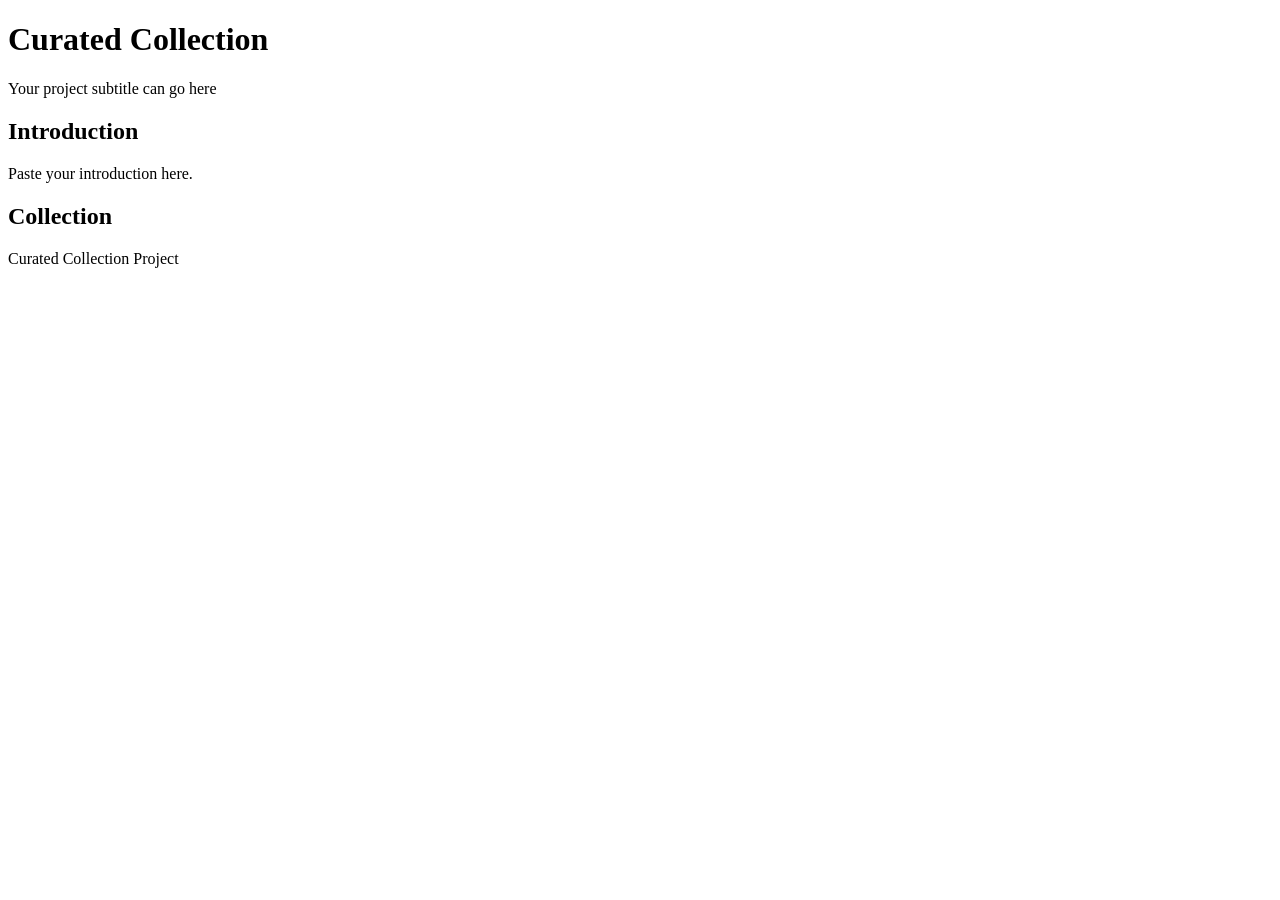
==== index.html @ 16931f03 "Update index.html" ====
<!DOCTYPE html>
<html lang="en">
<head>
    <meta charset="UTF-8">
    <meta name="viewport" content="width=device-width, initial-scale=1.0">
    <title>Curated Collection</title>
    <link rel="stylesheet" href="style.css">
</head>

<body>

<header>
    <h1>Curated Collection</h1>
    <p>Your project subtitle can go here</p>
</header>

<main>

    <section class="intro">
        <h2>Introduction</h2>

        <p>
            Paste your introduction here.
        </p>
    </section>


    <section class="collection">

        <h2>Collection</h2>

        <div class="collection-content">

            <!-- Paste your full curated collection here -->

        </div>

    </section>

</main>


<footer>
    <p>Curated Collection Project</p>
</footer>

</body>
</html>
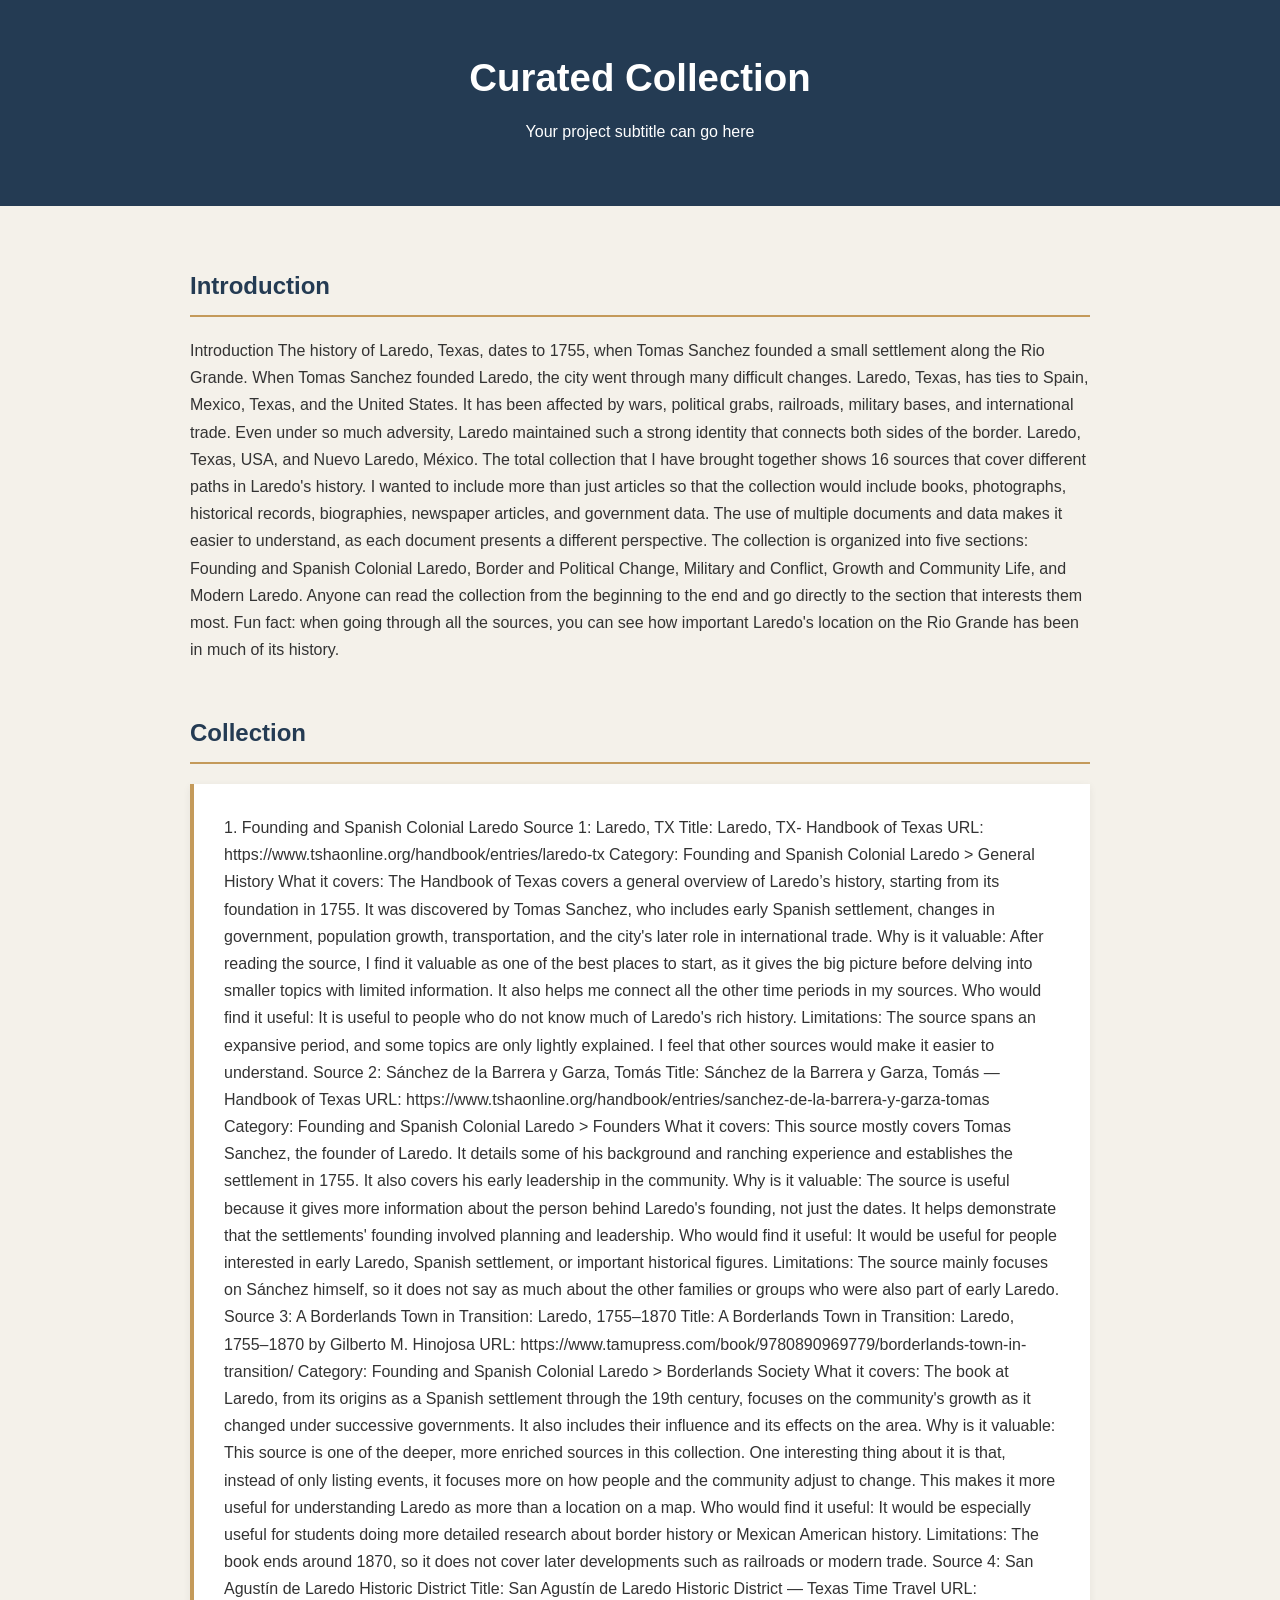
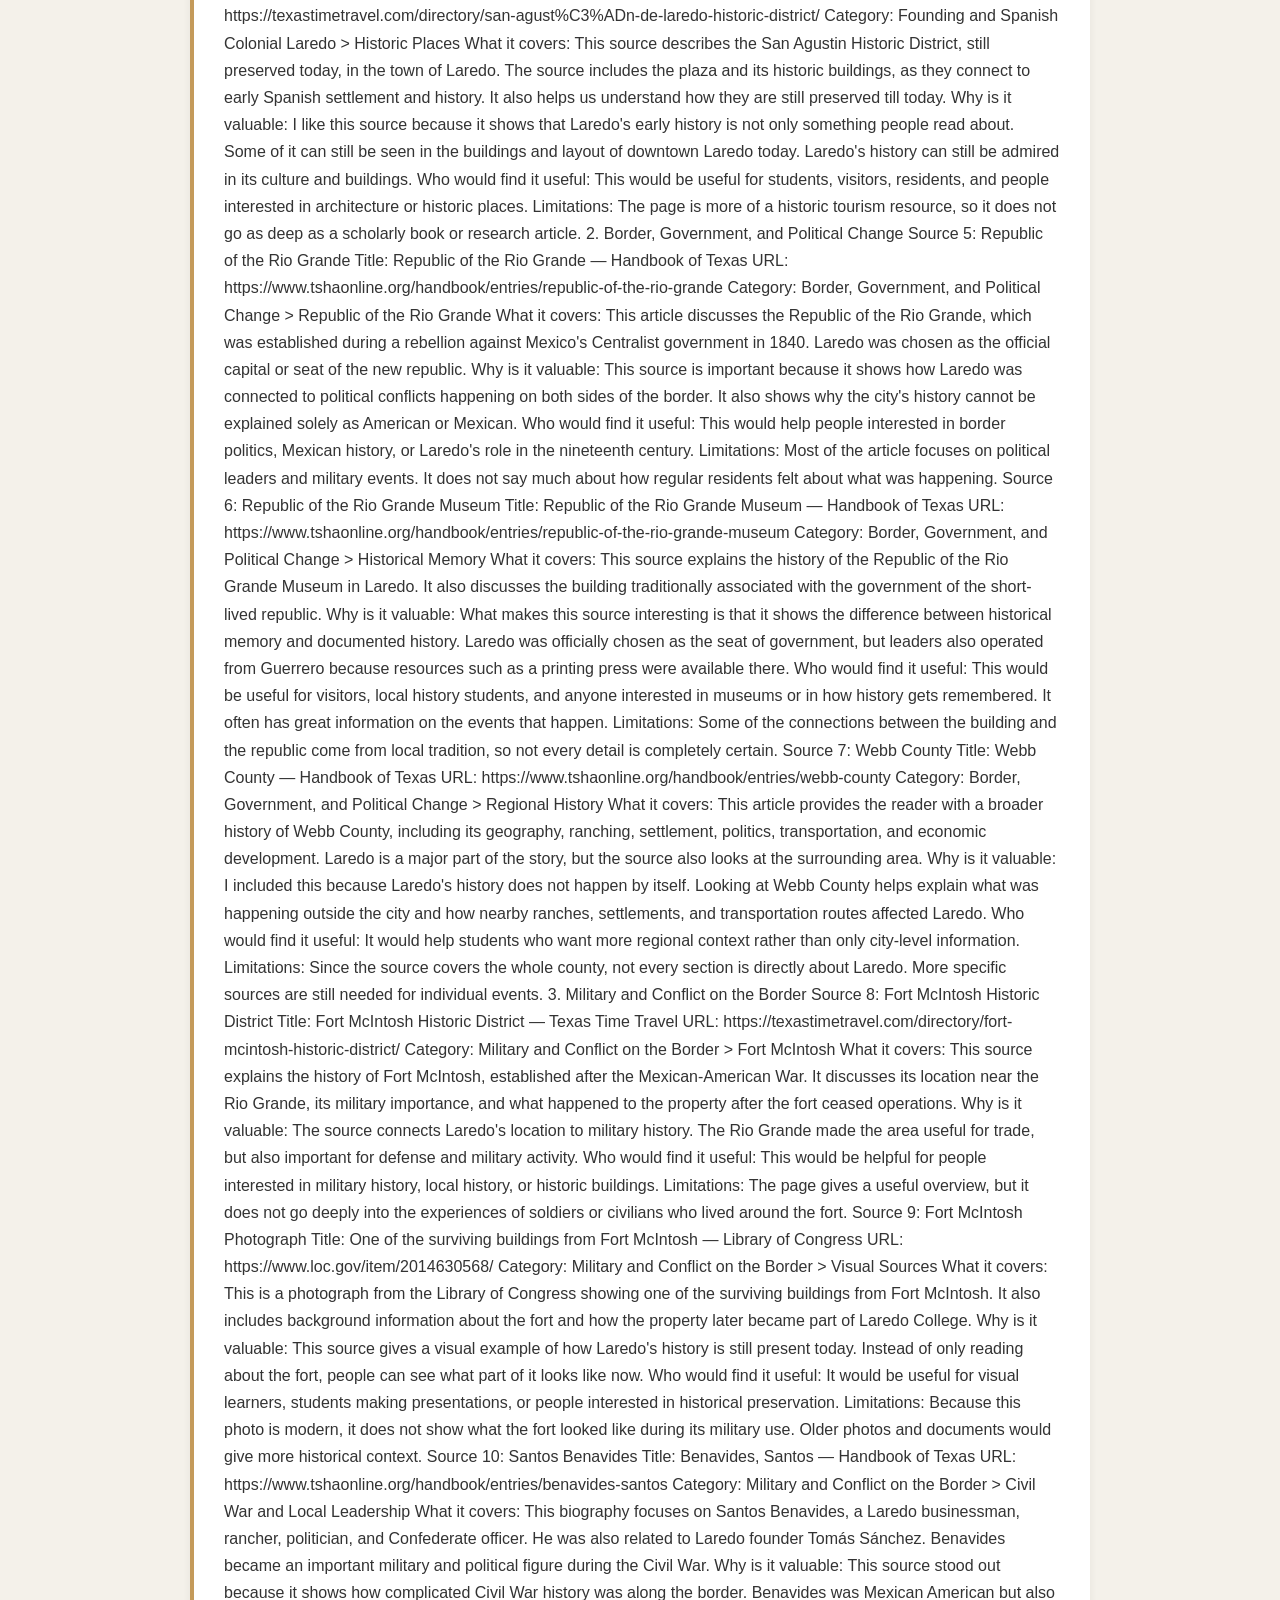
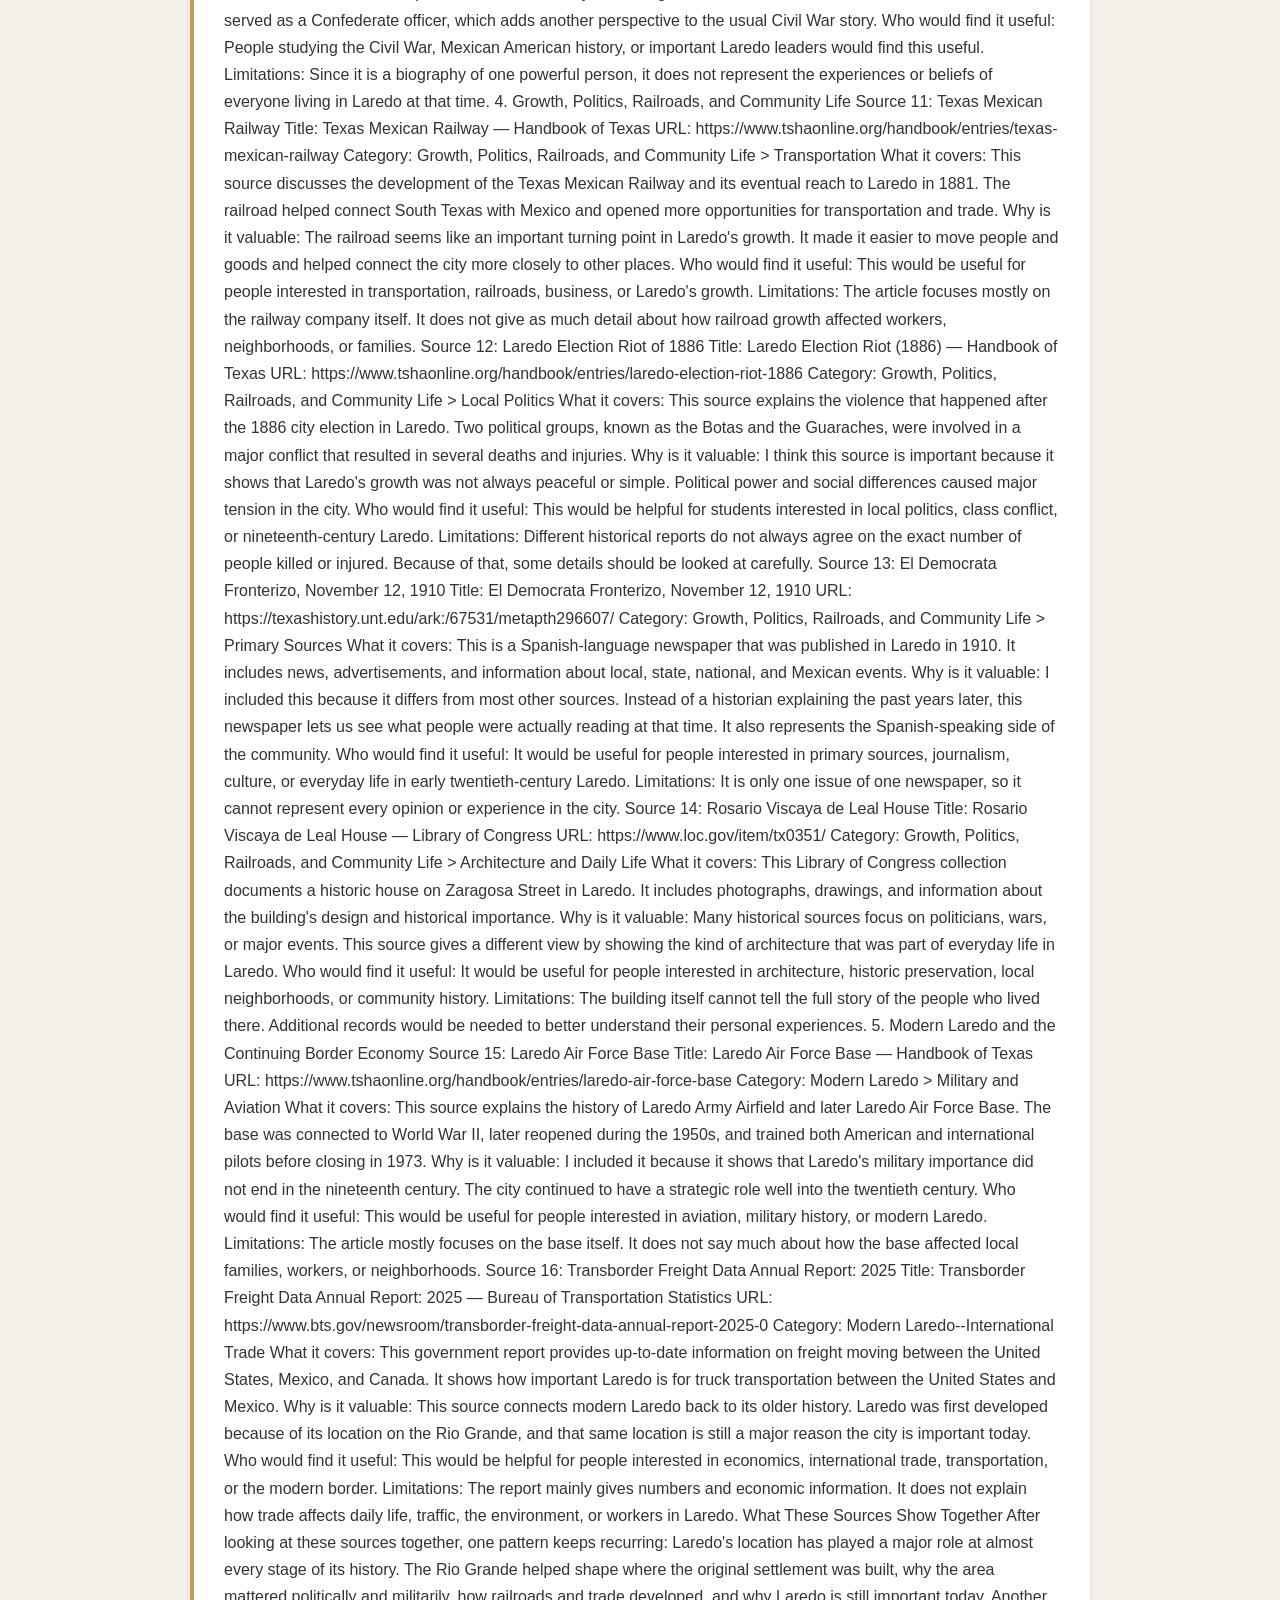
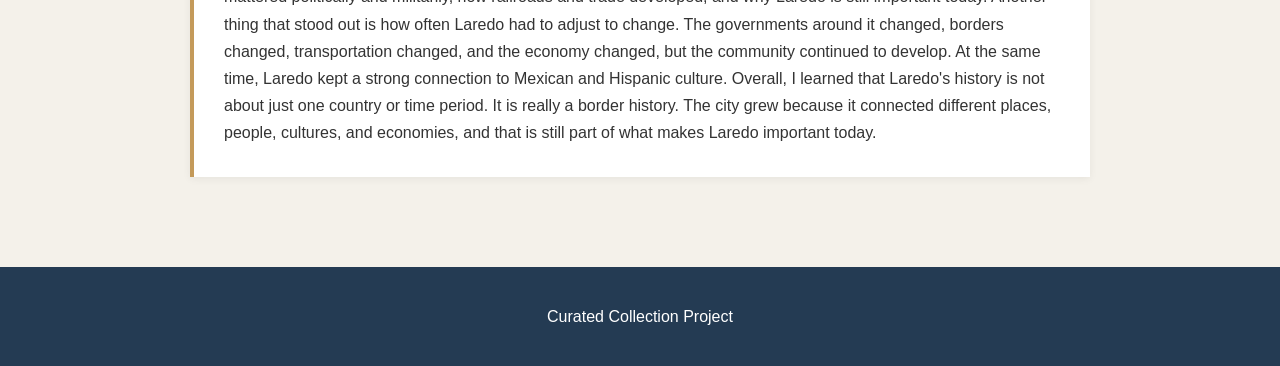
==== commit e583f7d1: "Update index.html" ====
--- a/index.html
+++ b/index.html
@@ -20,7 +20,11 @@
         <h2>Introduction</h2>
 
         <p>
-            Paste your introduction here.
+         Introduction 
+The history of Laredo, Texas, dates to 1755, when Tomas Sanchez founded a small settlement along the Rio Grande. When Tomas Sanchez founded Laredo, the city went through many difficult changes. Laredo, Texas, has ties to Spain, Mexico, Texas, and the United States. It has been affected by wars, political grabs, railroads, military bases, and international trade. Even under so much adversity, Laredo maintained such a strong identity that connects both sides of the border. Laredo, Texas, USA, and Nuevo Laredo, México. 
+The total collection that I have brought together shows 16 sources that cover different paths in Laredo's history. I wanted to include more than just articles so that the collection would include books, photographs, historical records, biographies, newspaper articles, and government data. The use of multiple documents and data makes it easier to understand, as each document presents a different perspective. 
+The collection is organized into five sections: Founding and Spanish Colonial Laredo, Border and Political Change, Military and Conflict, Growth and Community Life, and Modern Laredo. Anyone can read the collection from the beginning to the end and go directly to the section that interests them most. Fun fact: when going through all the sources, you can see how important Laredo's location on the Rio Grande has been in much of its history. 
+
         </p>
     </section>
 
@@ -31,7 +35,222 @@
 
         <div class="collection-content">
 
-            <!-- Paste your full curated collection here -->
+           1.	Founding and Spanish Colonial Laredo
+Source 1: Laredo, TX 
+Title: Laredo, TX- Handbook of Texas 
+URL: https://www.tshaonline.org/handbook/entries/laredo-tx
+Category: Founding and Spanish Colonial Laredo > General History
+What it covers: 
+The Handbook of Texas covers a general overview of Laredo’s history, starting from its foundation in 1755. It was discovered by Tomas Sanchez, who includes early Spanish settlement, changes in government, population growth, transportation, and the city's later role in international trade. 
+Why is it valuable: 
+After reading the source, I find it valuable as one of the best places to start, as it gives the big picture before delving into smaller topics with limited information. It also helps me connect all the other time periods in my sources. 
+Who would find it useful: 
+It is useful to people who do not know much of Laredo's rich history. 
+Limitations: 
+The source spans an expansive period, and some topics are only lightly explained. I feel that other sources would make it easier to understand.
+
+Source 2: Sánchez de la Barrera y Garza, Tomás
+Title: Sánchez de la Barrera y Garza, Tomás — Handbook of Texas
+URL: https://www.tshaonline.org/handbook/entries/sanchez-de-la-barrera-y-garza-tomas
+Category: Founding and Spanish Colonial Laredo > Founders
+What it covers: 
+This source mostly covers Tomas Sanchez, the founder of Laredo. It details some of his background and ranching experience and establishes the settlement in 1755. It also covers his early leadership in the community.
+Why is it valuable: 
+The source is useful because it gives more information about the person behind Laredo's founding, not just the dates. It helps demonstrate that the settlements' founding involved planning and leadership. 
+Who would find it useful:
+It would be useful for people interested in early Laredo, Spanish settlement, or important historical figures.
+Limitations:
+The source mainly focuses on Sánchez himself, so it does not say as much about the other families or groups who were also part of early Laredo.
+
+Source 3: A Borderlands Town in Transition: Laredo, 1755–1870
+Title: A Borderlands Town in Transition: Laredo, 1755–1870 by Gilberto M. Hinojosa
+URL: https://www.tamupress.com/book/9780890969779/borderlands-town-in-transition/
+Category: Founding and Spanish Colonial Laredo > Borderlands Society
+What it covers: 
+The book at Laredo, from its origins as a Spanish settlement through the 19th century, focuses on the community's growth as it changed under successive governments. It also includes their influence and its effects on the area. 
+Why is it valuable: 
+This source is one of the deeper, more enriched sources in this collection. One interesting thing about it is that, instead of only listing events, it focuses more on how people and the community adjust to change. This makes it more useful for understanding Laredo as more than a location on a map.
+Who would find it useful:
+It would be especially useful for students doing more detailed research about border history or Mexican American history.
+Limitations:
+The book ends around 1870, so it does not cover later developments such as railroads or modern trade.
+Source 4: San Agustín de Laredo Historic District
+Title: San Agustín de Laredo Historic District — Texas Time Travel
+URL: https://texastimetravel.com/directory/san-agust%C3%ADn-de-laredo-historic-district/
+Category: Founding and Spanish Colonial Laredo > Historic Places
+What it covers: 
+This source describes the San Agustin Historic District, still preserved today, in the town of Laredo. The source includes the plaza and its historic buildings, as they connect to early Spanish settlement and history. It also helps us understand how they are still preserved till today. 
+Why is it valuable:
+I like this source because it shows that Laredo's early history is not only something people read about. Some of it can still be seen in the buildings and layout of downtown Laredo today. Laredo's history can still be admired in its culture and buildings. 
+Who would find it useful:
+This would be useful for students, visitors, residents, and people interested in architecture or historic places. 
+Limitations:
+The page is more of a historic tourism resource, so it does not go as deep as a scholarly book or research article.
+2. Border, Government, and Political Change
+Source 5: Republic of the Rio Grande
+Title: Republic of the Rio Grande — Handbook of Texas
+URL: https://www.tshaonline.org/handbook/entries/republic-of-the-rio-grande
+Category: Border, Government, and Political Change > Republic of the Rio Grande
+What it covers: 
+This article discusses the Republic of the Rio Grande, which was established during a rebellion against Mexico's Centralist government in 1840. Laredo was chosen as the official capital or seat of the new republic.
+Why is it valuable:
+This source is important because it shows how Laredo was connected to political conflicts happening on both sides of the border. It also shows why the city's history cannot be explained solely as American or Mexican.
+Who would find it useful:
+This would help people interested in border politics, Mexican history, or Laredo's role in the nineteenth century.
+Limitations:
+Most of the article focuses on political leaders and military events. It does not say much about how regular residents felt about what was happening.
+
+Source 6: Republic of the Rio Grande Museum
+Title: Republic of the Rio Grande Museum — Handbook of Texas
+URL: https://www.tshaonline.org/handbook/entries/republic-of-the-rio-grande-museum
+Category: Border, Government, and Political Change > Historical Memory
+What it covers:
+This source explains the history of the Republic of the Rio Grande Museum in Laredo. It also discusses the building traditionally associated with the government of the short-lived republic.
+Why is it valuable:
+What makes this source interesting is that it shows the difference between historical memory and documented history. Laredo was officially chosen as the seat of government, but leaders also operated from Guerrero because resources such as a printing press were available there.
+Who would find it useful:
+This would be useful for visitors, local history students, and anyone interested in museums or in how history gets remembered. It often has great information on the events that happen.
+Limitations:
+Some of the connections between the building and the republic come from local tradition, so not every detail is completely certain.
+
+Source 7: Webb County
+Title: Webb County — Handbook of Texas
+URL: https://www.tshaonline.org/handbook/entries/webb-county
+Category: Border, Government, and Political Change > Regional History
+What it covers:
+This article provides the reader with a broader history of Webb County, including its geography, ranching, settlement, politics, transportation, and economic development. Laredo is a major part of the story, but the source also looks at the surrounding area.
+Why is it valuable:
+I included this because Laredo's history does not happen by itself. Looking at Webb County helps explain what was happening outside the city and how nearby ranches, settlements, and transportation routes affected Laredo.
+Who would find it useful:
+It would help students who want more regional context rather than only city-level information.
+Limitations:
+Since the source covers the whole county, not every section is directly about Laredo. More specific sources are still needed for individual events.
+
+3. Military and Conflict on the Border
+Source 8: Fort McIntosh Historic District
+Title: Fort McIntosh Historic District — Texas Time Travel
+URL: https://texastimetravel.com/directory/fort-mcintosh-historic-district/
+Category: Military and Conflict on the Border > Fort McIntosh
+What it covers:
+This source explains the history of Fort McIntosh, established after the Mexican-American War. It discusses its location near the Rio Grande, its military importance, and what happened to the property after the fort ceased operations.
+Why is it valuable:
+The source connects Laredo's location to military history. The Rio Grande made the area useful for trade, but also important for defense and military activity.
+Who would find it useful:
+This would be helpful for people interested in military history, local history, or historic buildings.
+Limitations:
+The page gives a useful overview, but it does not go deeply into the experiences of soldiers or civilians who lived around the fort.
+
+Source 9: Fort McIntosh Photograph
+Title: One of the surviving buildings from Fort McIntosh — Library of Congress
+URL: https://www.loc.gov/item/2014630568/
+Category: Military and Conflict on the Border > Visual Sources
+What it covers:
+This is a photograph from the Library of Congress showing one of the surviving buildings from Fort McIntosh. It also includes background information about the fort and how the property later became part of Laredo College.
+Why is it valuable:
+This source gives a visual example of how Laredo's history is still present today. Instead of only reading about the fort, people can see what part of it looks like now.
+Who would find it useful:
+It would be useful for visual learners, students making presentations, or people interested in historical preservation.
+Limitations:
+Because this photo is modern, it does not show what the fort looked like during its military use. Older photos and documents would give more historical context.
+
+Source 10: Santos Benavides
+Title: Benavides, Santos — Handbook of Texas
+URL: https://www.tshaonline.org/handbook/entries/benavides-santos
+Category: Military and Conflict on the Border > Civil War and Local Leadership
+What it covers:
+This biography focuses on Santos Benavides, a Laredo businessman, rancher, politician, and Confederate officer. He was also related to Laredo founder Tomás Sánchez. Benavides became an important military and political figure during the Civil War.
+Why is it valuable:
+This source stood out because it shows how complicated Civil War history was along the border. Benavides was Mexican American but also served as a Confederate officer, which adds another perspective to the usual Civil War story.
+Who would find it useful:
+People studying the Civil War, Mexican American history, or important Laredo leaders would find this useful.
+Limitations:
+Since it is a biography of one powerful person, it does not represent the experiences or beliefs of everyone living in Laredo at that time.
+
+4. Growth, Politics, Railroads, and Community Life
+Source 11: Texas Mexican Railway
+Title: Texas Mexican Railway — Handbook of Texas
+URL: https://www.tshaonline.org/handbook/entries/texas-mexican-railway
+Category: Growth, Politics, Railroads, and Community Life > Transportation
+What it covers:
+This source discusses the development of the Texas Mexican Railway and its eventual reach to Laredo in 1881. The railroad helped connect South Texas with Mexico and opened more opportunities for transportation and trade.
+Why is it valuable:
+The railroad seems like an important turning point in Laredo's growth. It made it easier to move people and goods and helped connect the city more closely to other places.
+Who would find it useful:
+This would be useful for people interested in transportation, railroads, business, or Laredo's growth.
+Limitations:
+The article focuses mostly on the railway company itself. It does not give as much detail about how railroad growth affected workers, neighborhoods, or families.
+
+Source 12: Laredo Election Riot of 1886
+Title: Laredo Election Riot (1886) — Handbook of Texas
+URL: https://www.tshaonline.org/handbook/entries/laredo-election-riot-1886
+Category: Growth, Politics, Railroads, and Community Life > Local Politics
+What it covers:
+This source explains the violence that happened after the 1886 city election in Laredo. Two political groups, known as the Botas and the Guaraches, were involved in a major conflict that resulted in several deaths and injuries.
+Why is it valuable:
+I think this source is important because it shows that Laredo's growth was not always peaceful or simple. Political power and social differences caused major tension in the city.
+Who would find it useful:
+This would be helpful for students interested in local politics, class conflict, or nineteenth-century Laredo.
+Limitations:
+Different historical reports do not always agree on the exact number of people killed or injured. Because of that, some details should be looked at carefully.
+
+Source 13: El Democrata Fronterizo, November 12, 1910
+Title: El Democrata Fronterizo, November 12, 1910
+URL: https://texashistory.unt.edu/ark:/67531/metapth296607/
+Category: Growth, Politics, Railroads, and Community Life > Primary Sources
+What it covers:
+This is a Spanish-language newspaper that was published in Laredo in 1910. It includes news, advertisements, and information about local, state, national, and Mexican events.
+Why is it valuable:
+I included this because it differs from most other sources. Instead of a historian explaining the past years later, this newspaper lets us see what people were actually reading at that time. It also represents the Spanish-speaking side of the community.
+Who would find it useful:
+It would be useful for people interested in primary sources, journalism, culture, or everyday life in early twentieth-century Laredo.
+Limitations:
+It is only one issue of one newspaper, so it cannot represent every opinion or experience in the city.
+
+Source 14: Rosario Viscaya de Leal House
+Title: Rosario Viscaya de Leal House — Library of Congress
+URL: https://www.loc.gov/item/tx0351/
+Category: Growth, Politics, Railroads, and Community Life > Architecture and Daily Life
+What it covers:
+This Library of Congress collection documents a historic house on Zaragosa Street in Laredo. It includes photographs, drawings, and information about the building's design and historical importance.
+Why is it valuable:
+Many historical sources focus on politicians, wars, or major events. This source gives a different view by showing the kind of architecture that was part of everyday life in Laredo.
+Who would find it useful:
+It would be useful for people interested in architecture, historic preservation, local neighborhoods, or community history.
+Limitations:
+The building itself cannot tell the full story of the people who lived there. Additional records would be needed to better understand their personal experiences.
+
+5. Modern Laredo and the Continuing Border Economy
+Source 15: Laredo Air Force Base
+Title: Laredo Air Force Base — Handbook of Texas
+URL: https://www.tshaonline.org/handbook/entries/laredo-air-force-base
+Category: Modern Laredo > Military and Aviation
+What it covers:
+This source explains the history of Laredo Army Airfield and later Laredo Air Force Base. The base was connected to World War II, later reopened during the 1950s, and trained both American and international pilots before closing in 1973.
+Why is it valuable:
+I included it because it shows that Laredo's military importance did not end in the nineteenth century. The city continued to have a strategic role well into the twentieth century.
+Who would find it useful:
+This would be useful for people interested in aviation, military history, or modern Laredo.
+Limitations:
+The article mostly focuses on the base itself. It does not say much about how the base affected local families, workers, or neighborhoods.
+
+Source 16: Transborder Freight Data Annual Report: 2025
+Title: Transborder Freight Data Annual Report: 2025 — Bureau of Transportation Statistics
+URL: https://www.bts.gov/newsroom/transborder-freight-data-annual-report-2025-0
+Category: Modern Laredo--International Trade
+What it covers:
+This government report provides up-to-date information on freight moving between the United States, Mexico, and Canada. It shows how important Laredo is for truck transportation between the United States and Mexico.
+Why is it valuable:
+This source connects modern Laredo back to its older history. Laredo was first developed because of its location on the Rio Grande, and that same location is still a major reason the city is important today.
+Who would find it useful:
+This would be helpful for people interested in economics, international trade, transportation, or the modern border.
+Limitations:
+The report mainly gives numbers and economic information. It does not explain how trade affects daily life, traffic, the environment, or workers in Laredo.
+
+What These Sources Show Together
+After looking at these sources together, one pattern keeps recurring: Laredo's location has played a major role at almost every stage of its history. The Rio Grande helped shape where the original settlement was built, why the area mattered politically and militarily, how railroads and trade developed, and why Laredo is still important today.
+Another thing that stood out is how often Laredo had to adjust to change. The governments around it changed, borders changed, transportation changed, and the economy changed, but the community continued to develop. At the same time, Laredo kept a strong connection to Mexican and Hispanic culture.
+Overall, I learned that Laredo's history is not about just one country or time period. It is really a border history. The city grew because it connected different places, people, cultures, and economies, and that is still part of what makes Laredo important today.
+
 
         </div>
 
--- a/style.css
+++ b/style.css
@@ -0,0 +1,79 @@
+body {
+    margin: 0;
+    font-family: Arial, Helvetica, sans-serif;
+    background-color: #f4f1ea;
+    color: #333;
+    line-height: 1.7;
+}
+
+header {
+    background-color: #243b53;
+    color: white;
+    text-align: center;
+    padding: 45px 20px;
+}
+
+header h1 {
+    margin: 0;
+    font-size: 2.4rem;
+}
+
+header p {
+    margin-top: 8px;
+}
+
+main {
+    max-width: 900px;
+    margin: auto;
+    padding: 40px 20px;
+}
+
+h2 {
+    color: #243b53;
+    border-bottom: 2px solid #c49a5a;
+    padding-bottom: 8px;
+}
+
+.intro {
+    margin-bottom: 50px;
+}
+
+.collection-content {
+    background-color: white;
+    padding: 30px;
+    border-left: 4px solid #c49a5a;
+    box-shadow: 0 2px 8px rgba(0,0,0,0.06);
+}
+
+.collection-content h3 {
+    color: #243b53;
+    margin-top: 35px;
+}
+
+.collection-content a {
+    color: #9a642d;
+    font-weight: bold;
+}
+
+.collection-content a:hover {
+    color: #243b53;
+}
+
+footer {
+    background-color: #243b53;
+    color: white;
+    text-align: center;
+    padding: 20px;
+    margin-top: 50px;
+}
+
+@media (max-width: 600px) {
+
+    header h1 {
+        font-size: 1.9rem;
+    }
+
+    .collection-content {
+        padding: 20px;
+    }
+}
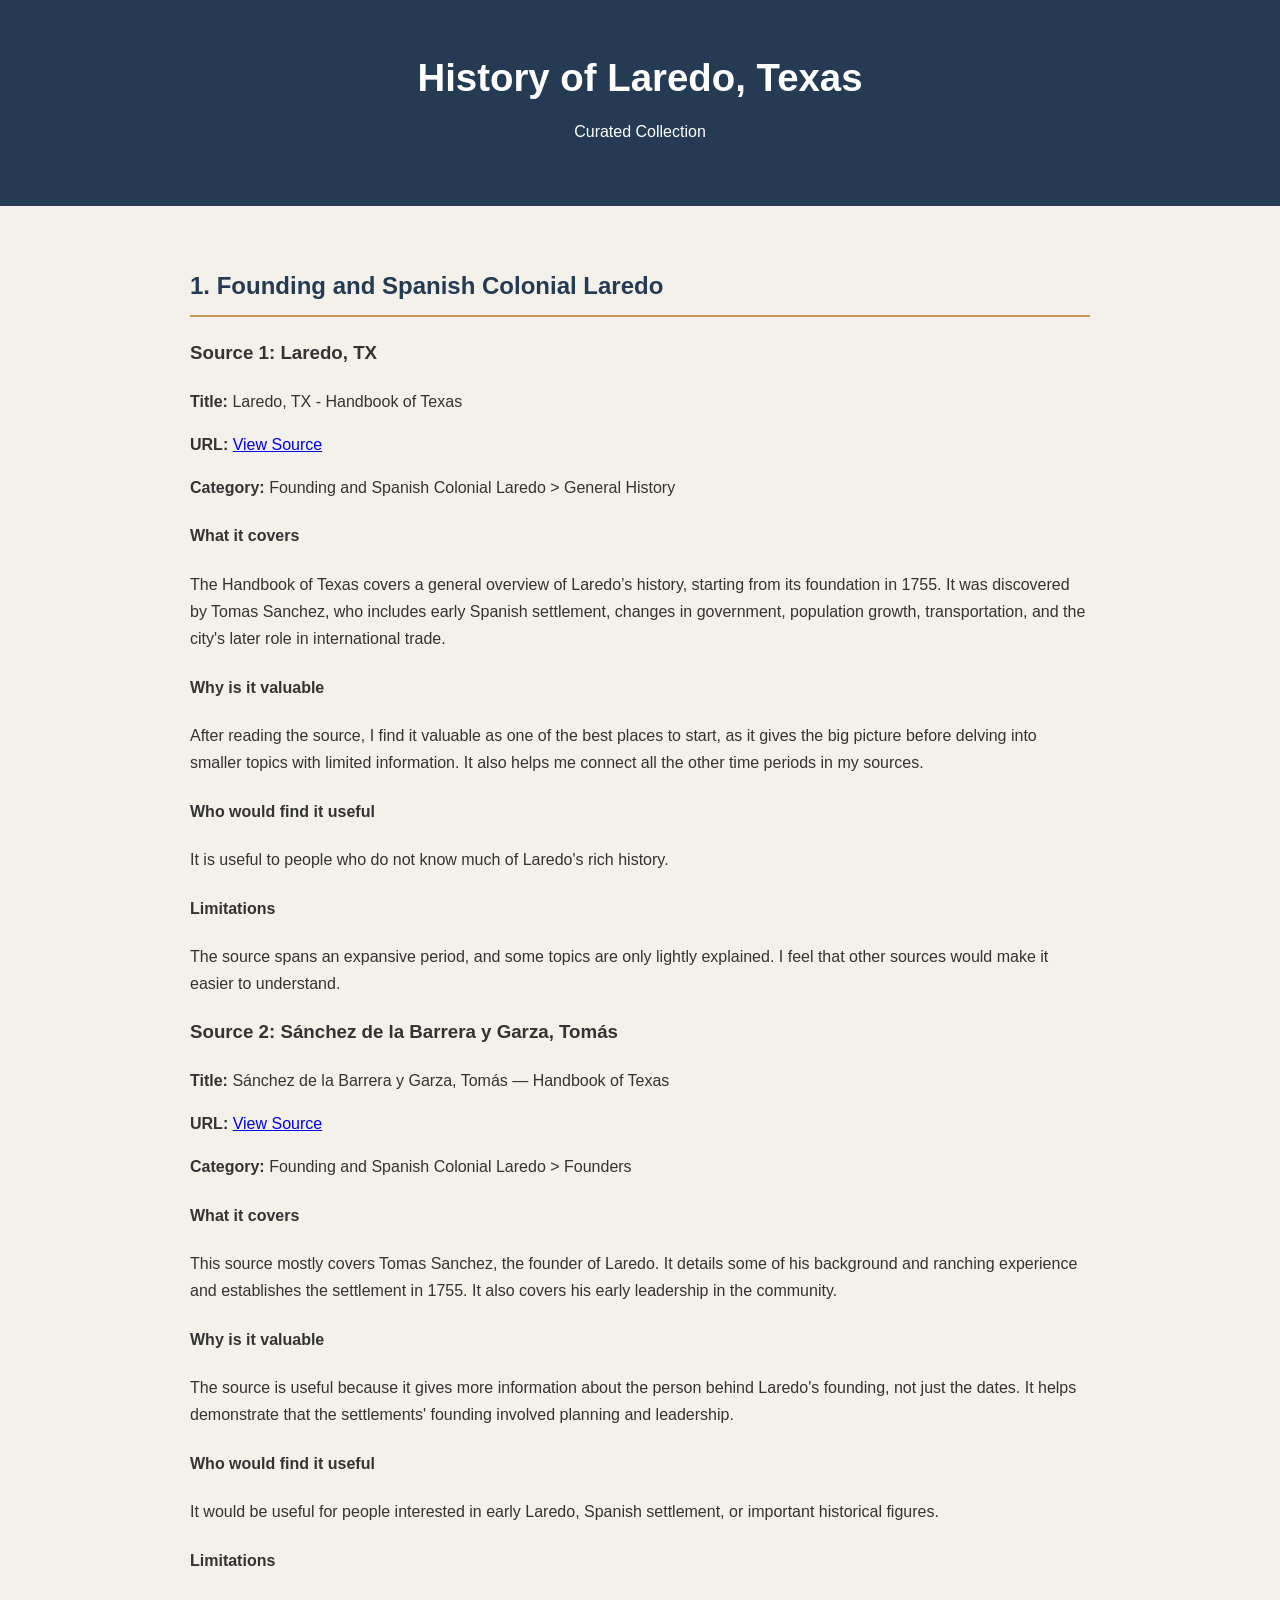
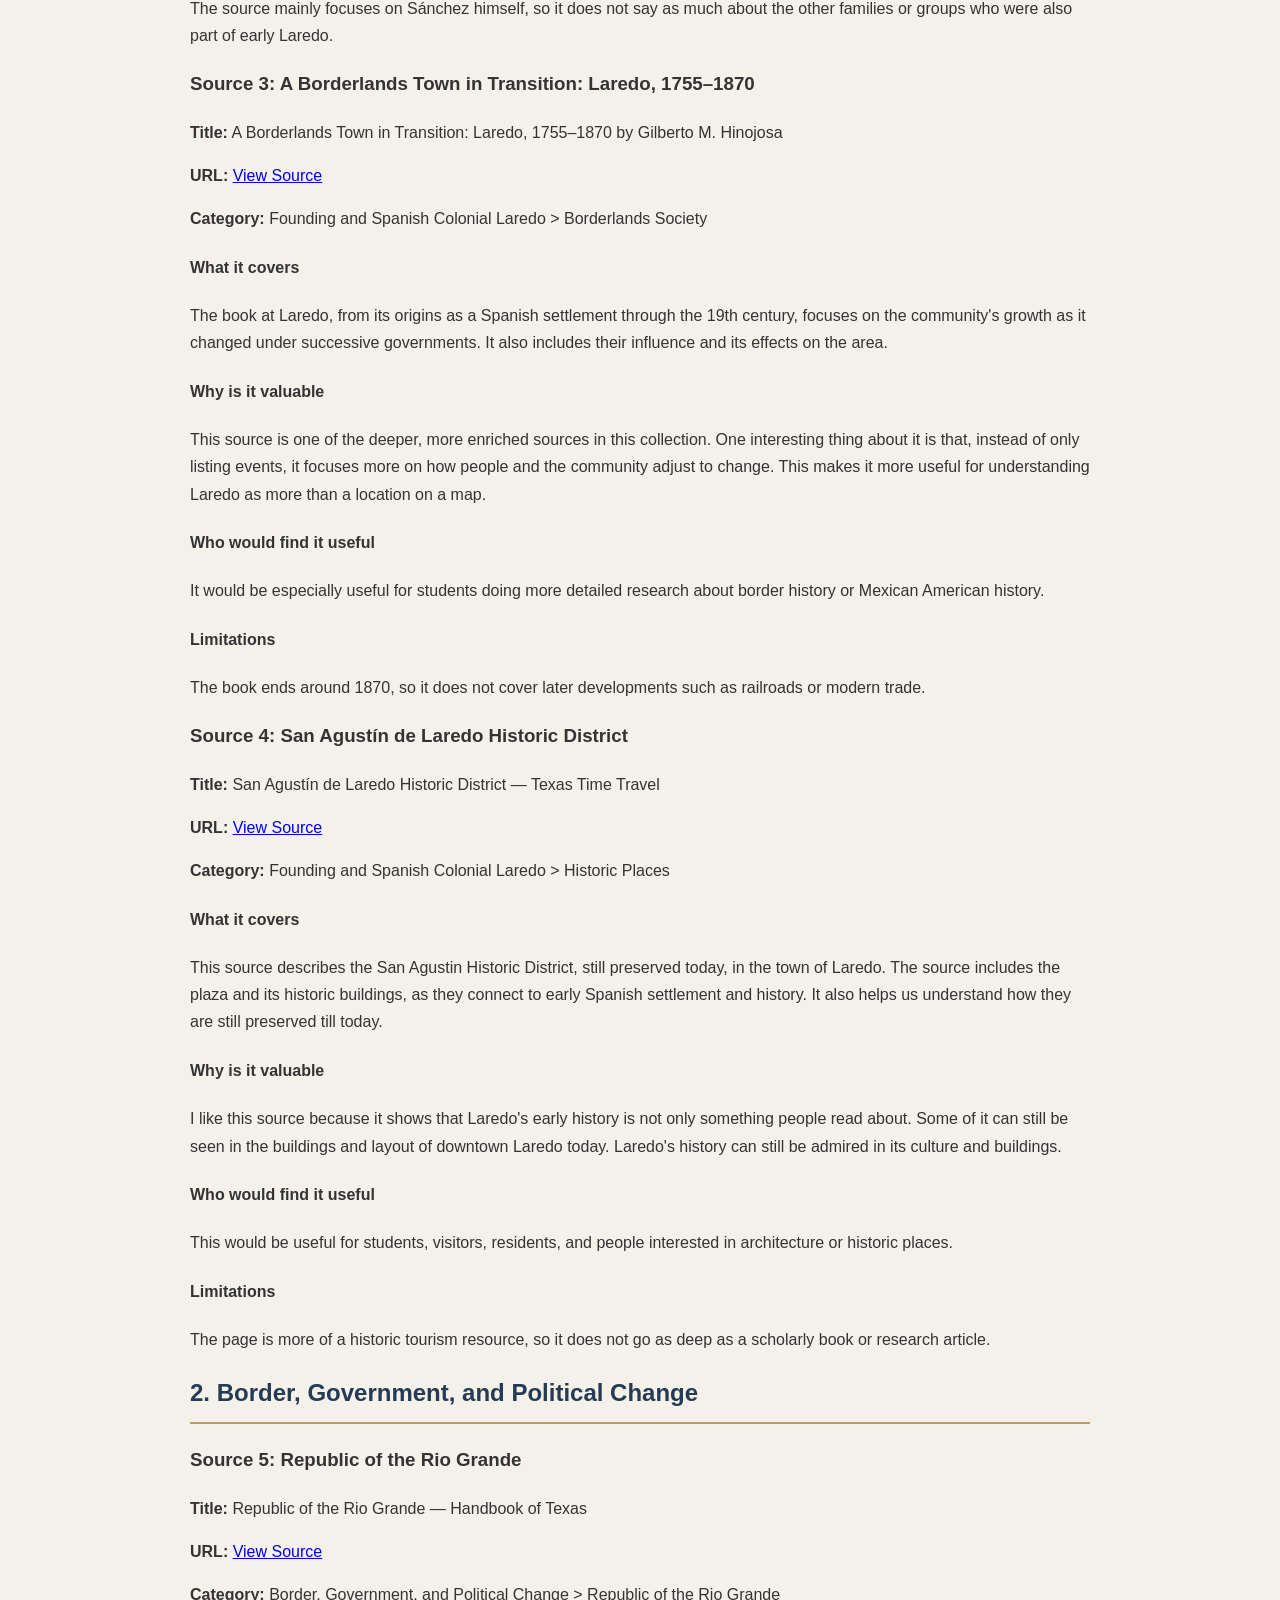
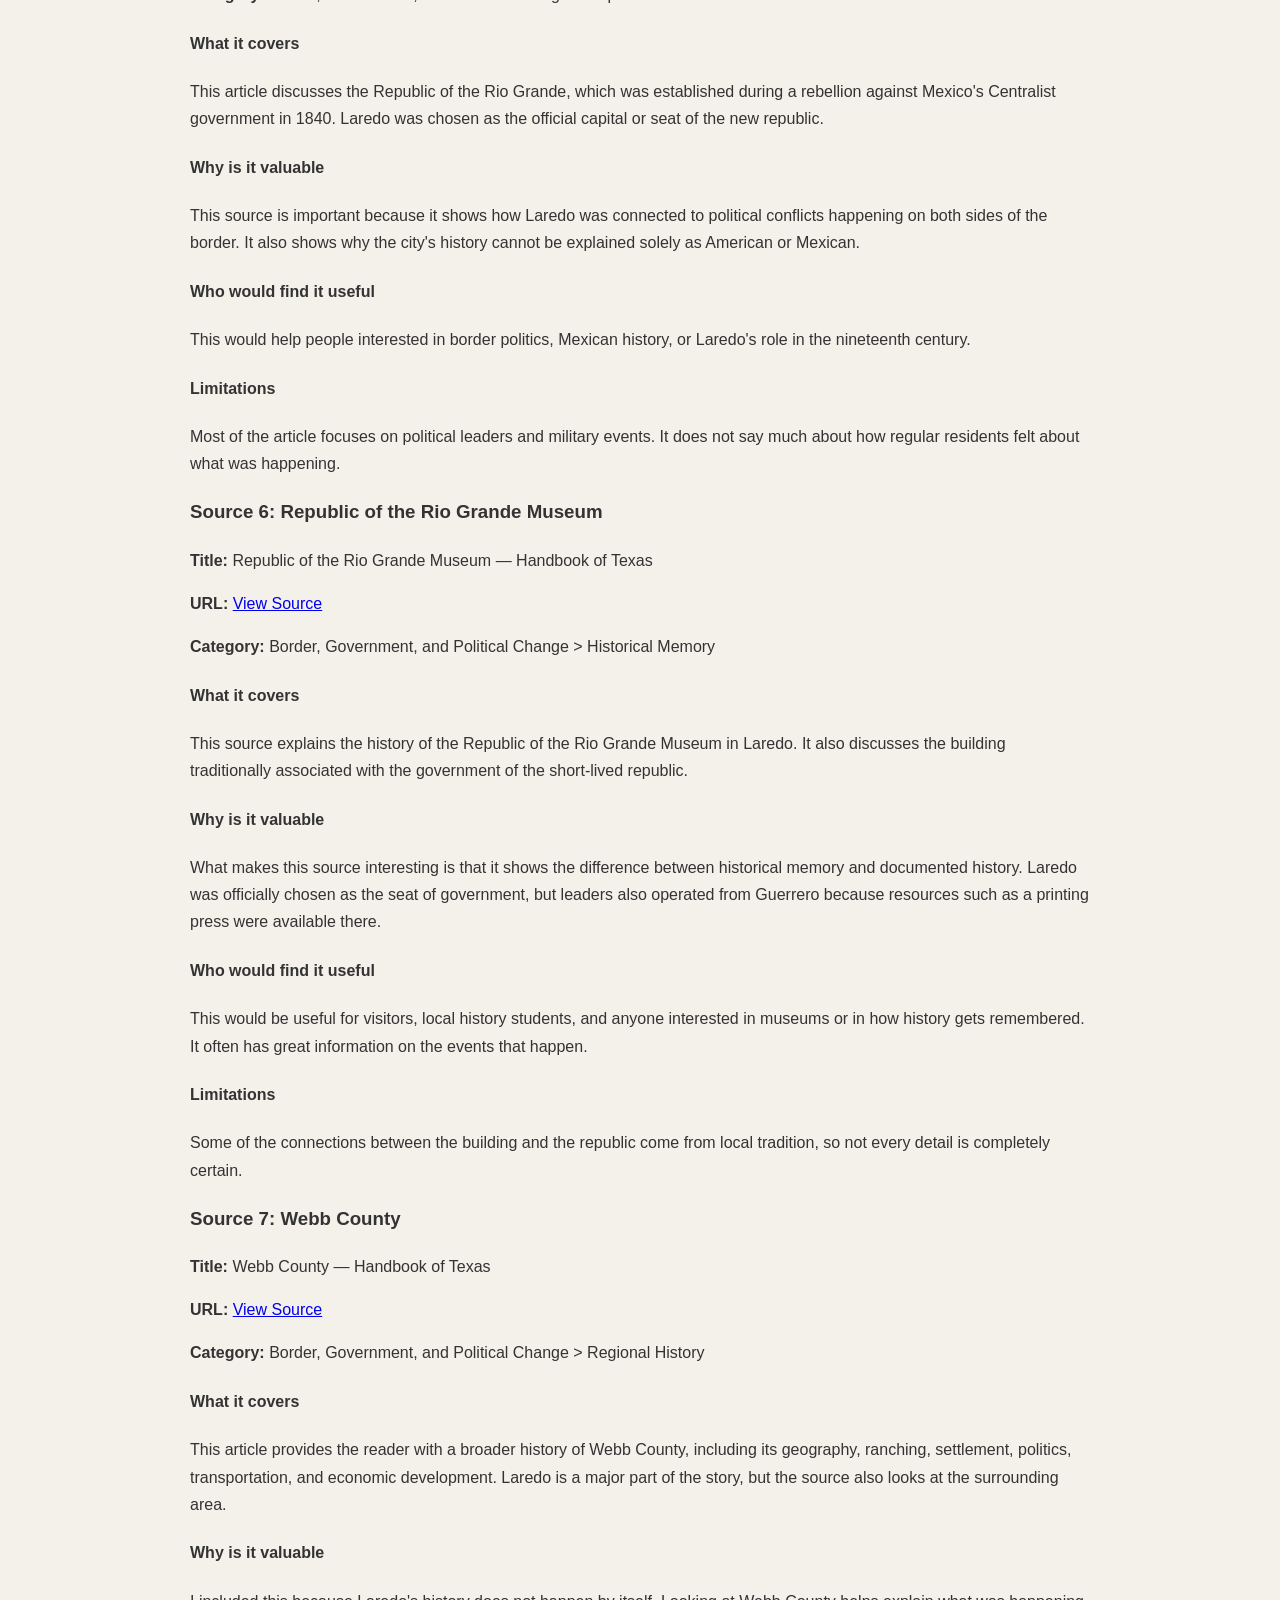
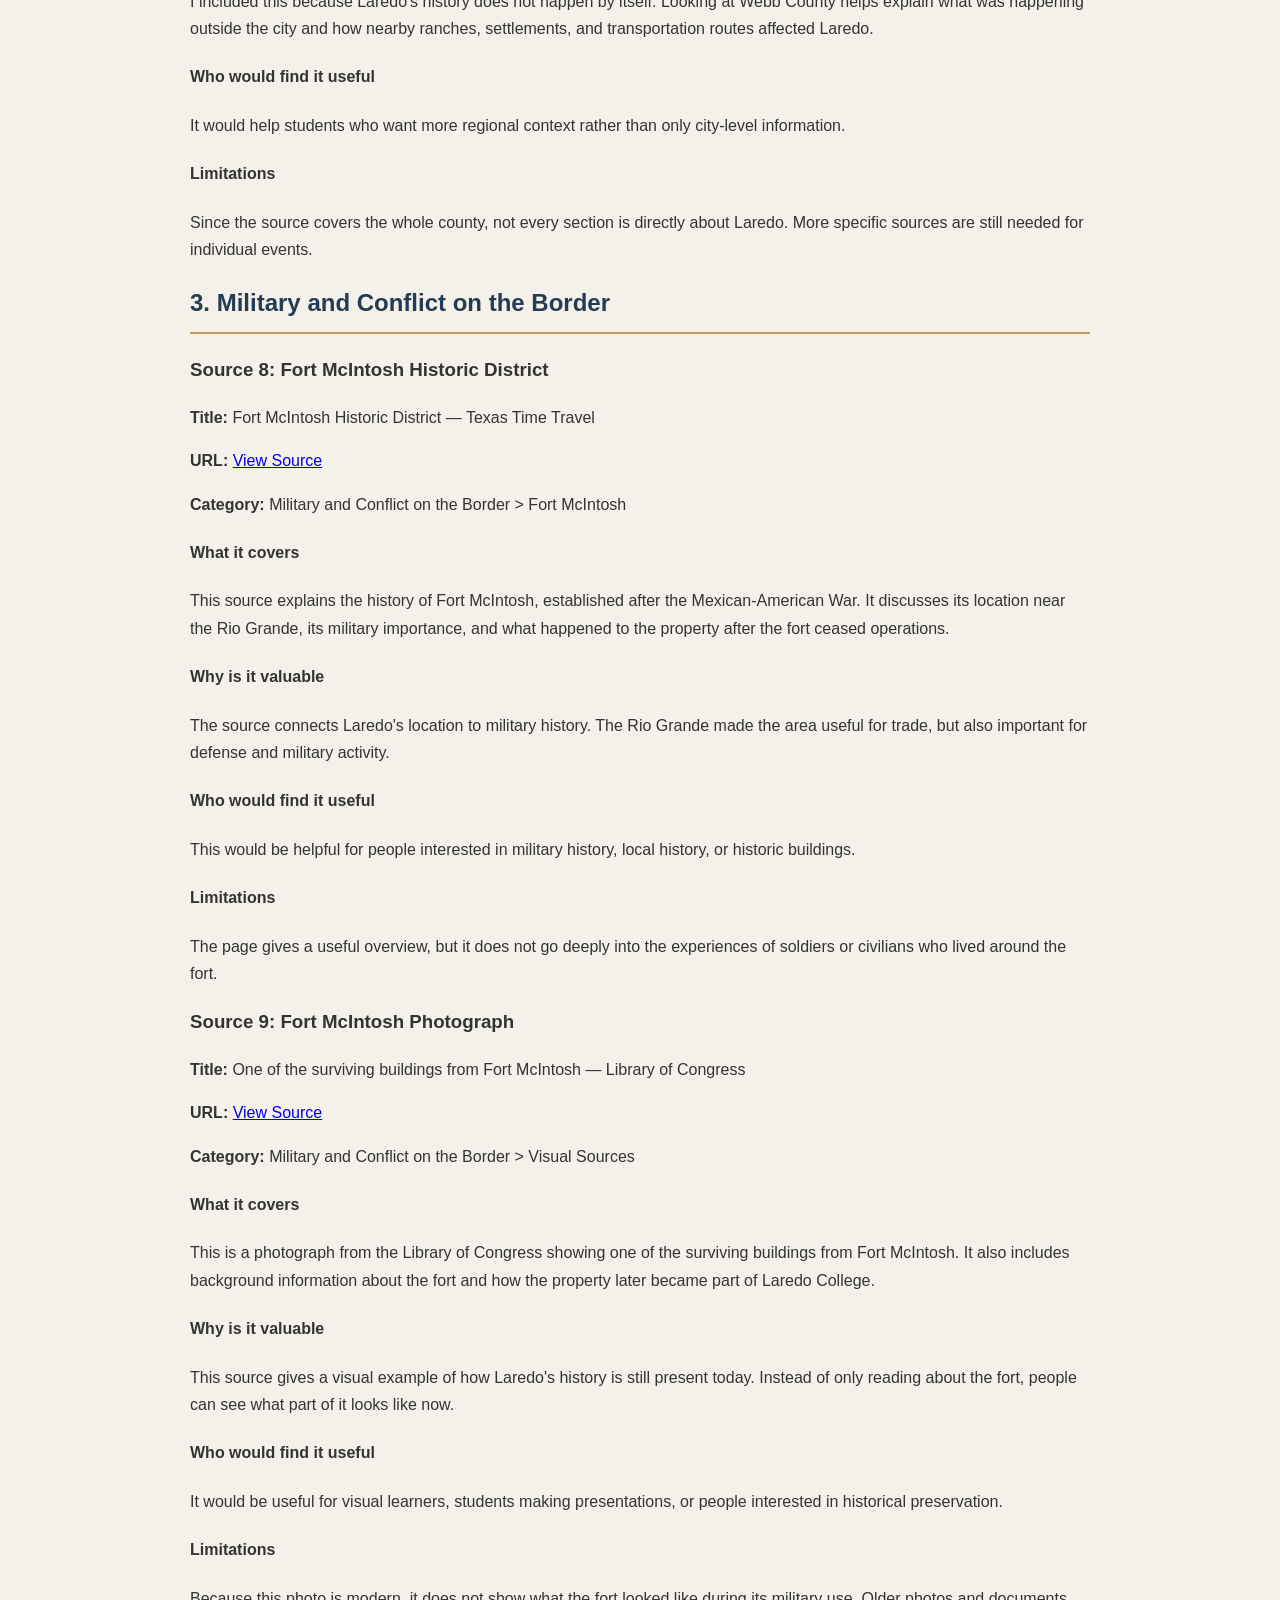
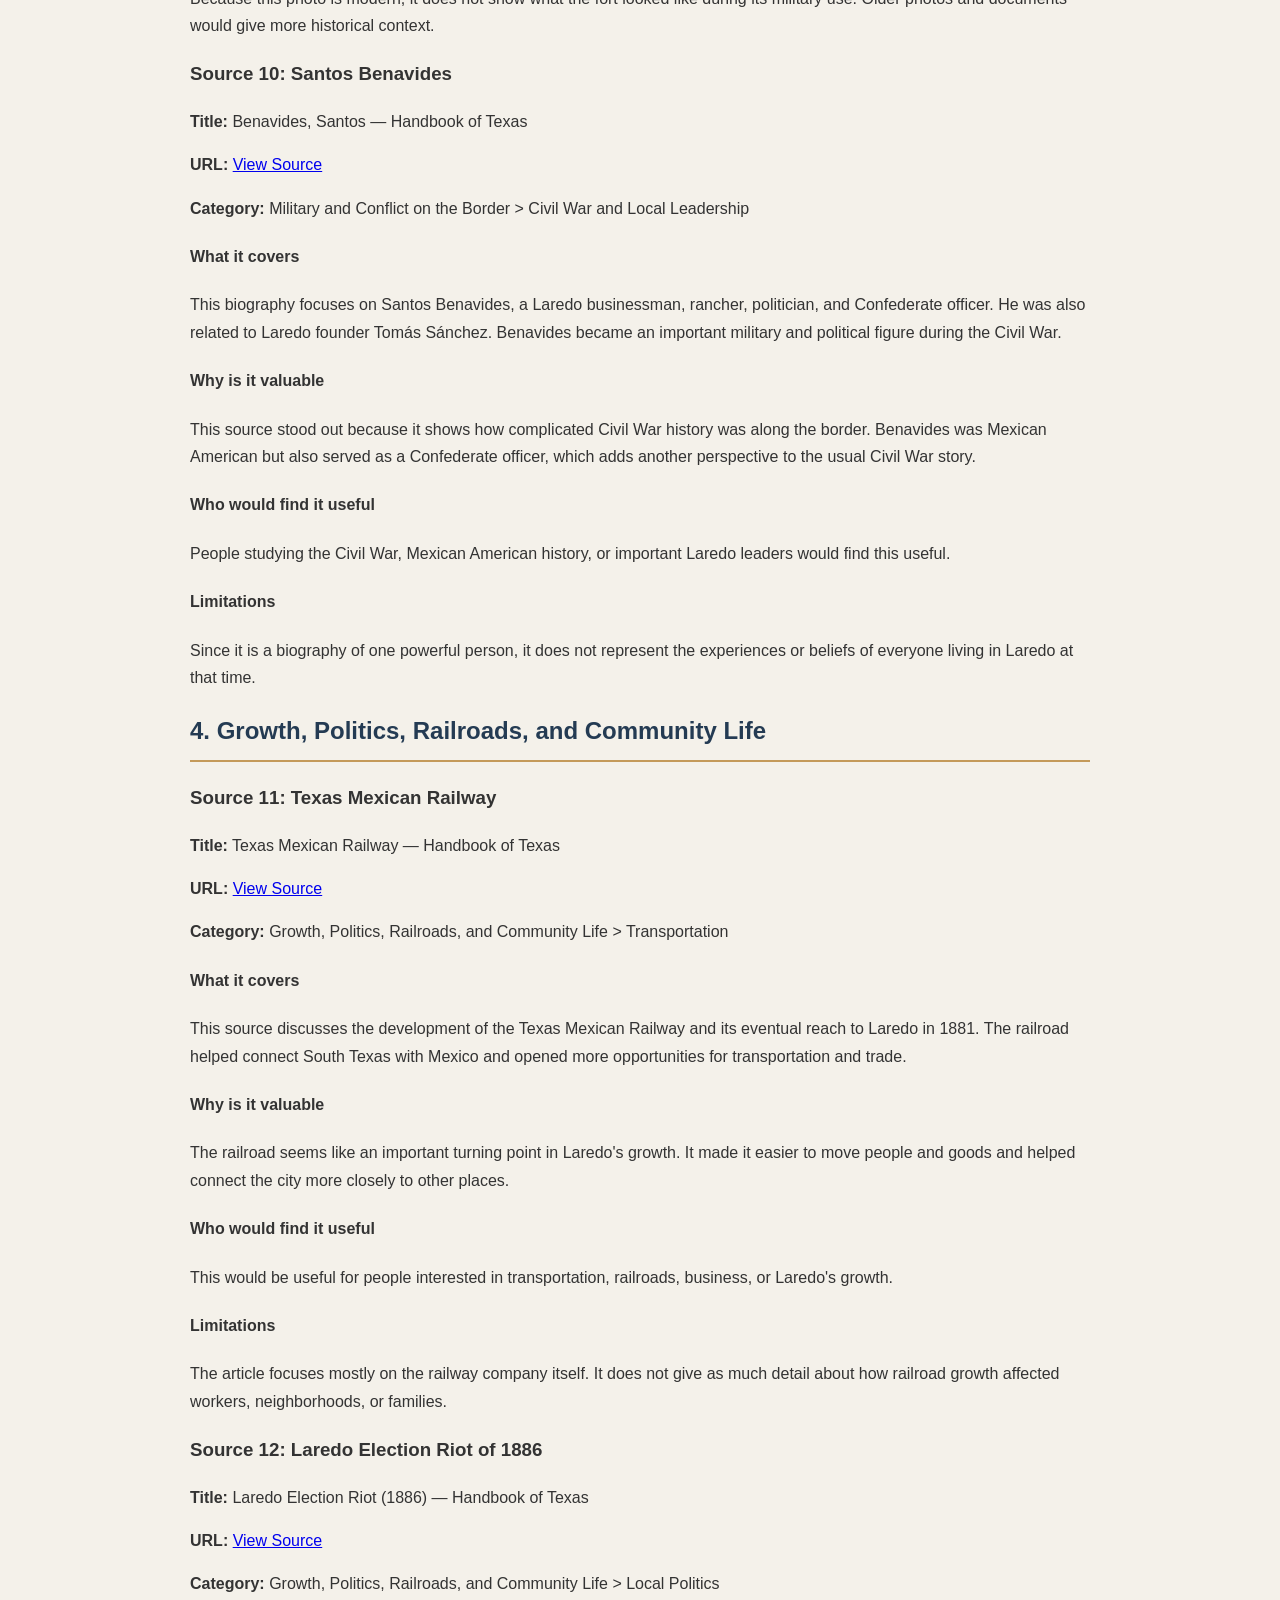
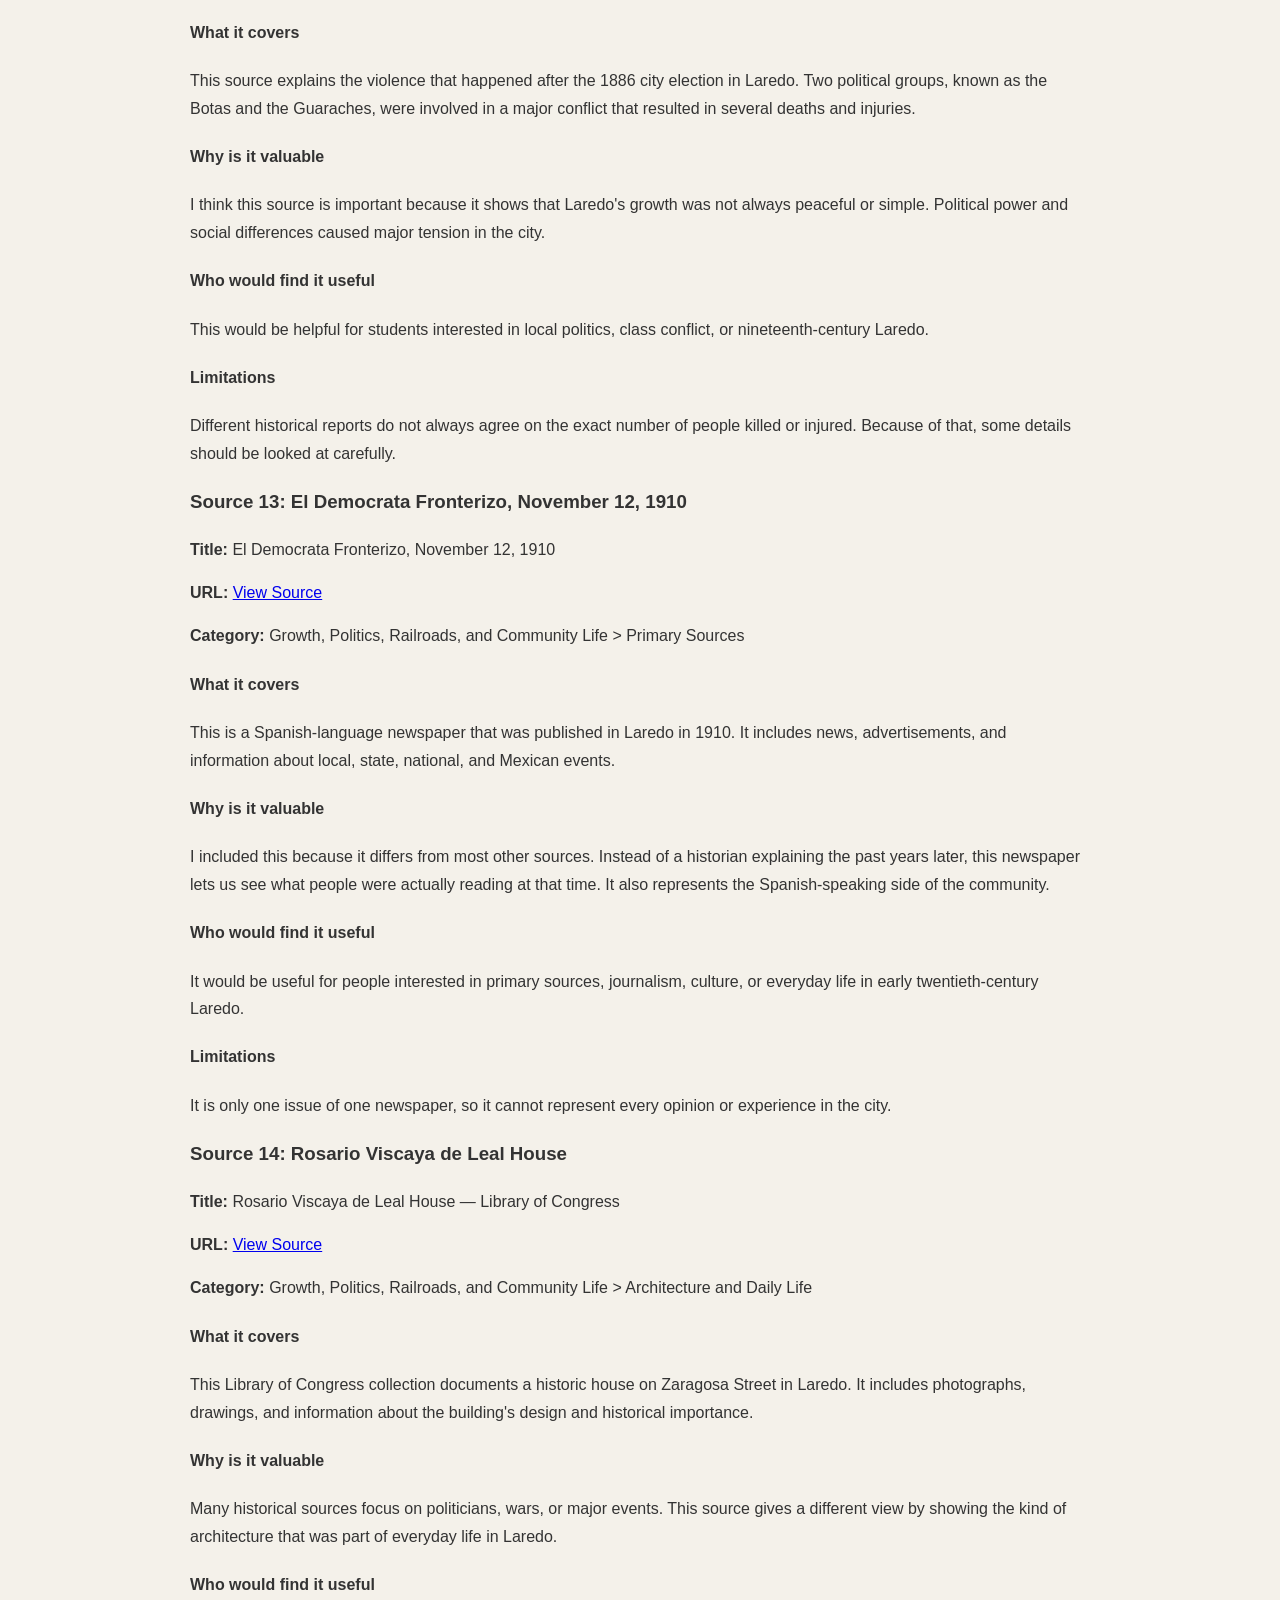
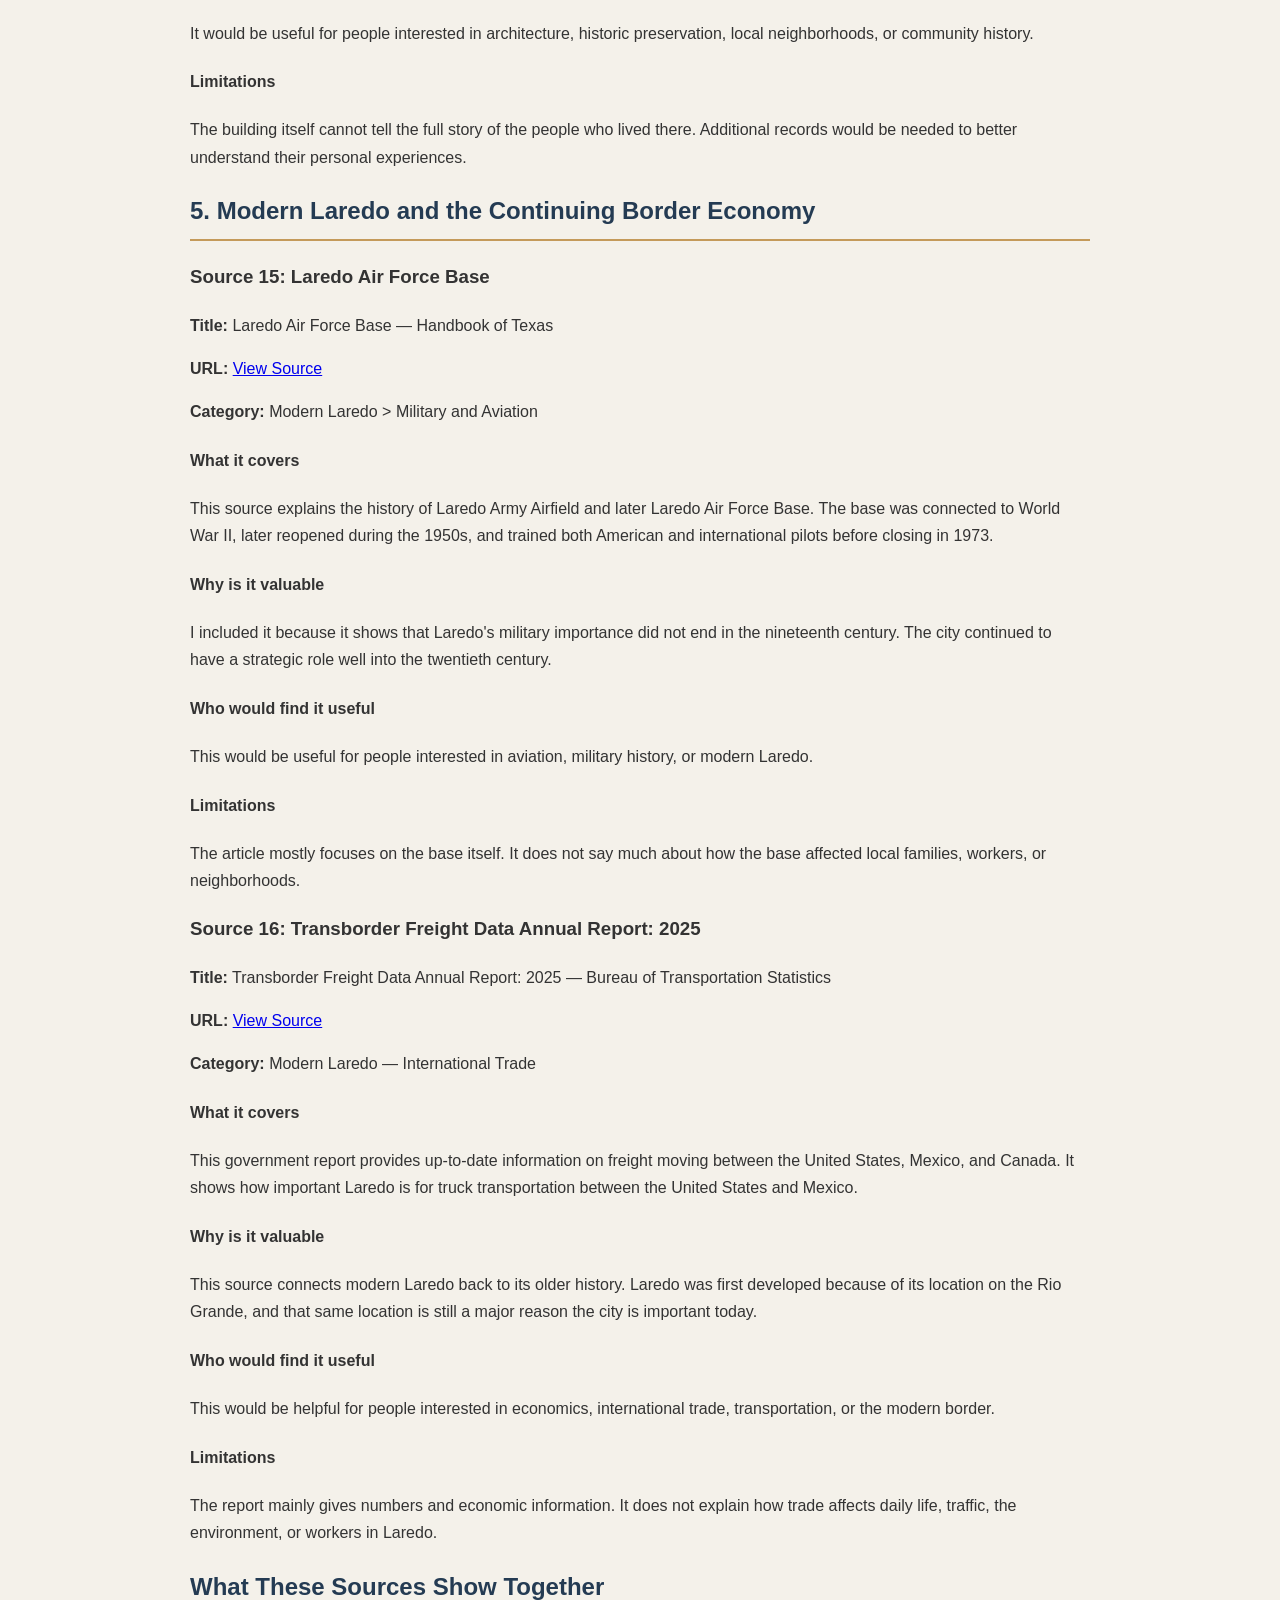
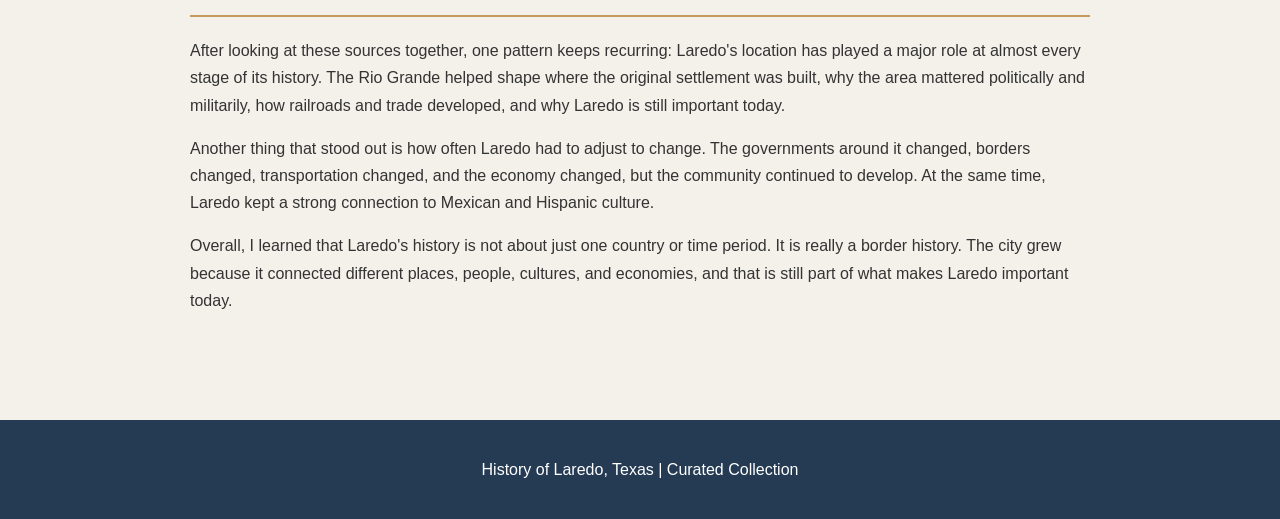
==== commit a32fc28f: "Update index.html" ====
--- a/index.html
+++ b/index.html
@@ -3,264 +3,1175 @@
 <head>
     <meta charset="UTF-8">
     <meta name="viewport" content="width=device-width, initial-scale=1.0">
-    <title>Curated Collection</title>
+    <title>History of Laredo, Texas</title>
     <link rel="stylesheet" href="style.css">
 </head>
 
 <body>
 
 <header>
-    <h1>Curated Collection</h1>
-    <p>Your project subtitle can go here</p>
+    <h1>History of Laredo, Texas</h1>
+    <p>Curated Collection</p>
 </header>
 
 <main>
 
-    <section class="intro">
-        <h2>Introduction</h2>
+    <!-- SECTION 1 -->
+    <section class="collection-section">
+
+        <h2>1. Founding and Spanish Colonial Laredo</h2>
+
+        <article class="source-card">
+
+            <h3>Source 1: Laredo, TX</h3>
+
+            <div class="source-details">
+                <p><strong>Title:</strong> Laredo, TX - Handbook of Texas</p>
+
+                <p>
+                    <strong>URL:</strong>
+                    <a href="https://www.tshaonline.org/handbook/entries/laredo-tx"
+                       target="_blank">
+                        View Source
+                    </a>
+                </p>
+
+                <p>
+                    <strong>Category:</strong>
+                    Founding and Spanish Colonial Laredo &gt; General History
+                </p>
+            </div>
+
+            <div class="annotation">
+
+                <h4>What it covers</h4>
+
+                <p>
+                    The Handbook of Texas covers a general overview of
+                    Laredo’s history, starting from its foundation in 1755.
+                    It was discovered by Tomas Sanchez, who includes early
+                    Spanish settlement, changes in government, population
+                    growth, transportation, and the city's later role in
+                    international trade.
+                </p>
+
+                <h4>Why is it valuable</h4>
+
+                <p>
+                    After reading the source, I find it valuable as one of
+                    the best places to start, as it gives the big picture
+                    before delving into smaller topics with limited
+                    information. It also helps me connect all the other time
+                    periods in my sources.
+                </p>
+
+                <h4>Who would find it useful</h4>
+
+                <p>
+                    It is useful to people who do not know much of Laredo's
+                    rich history.
+                </p>
+
+                <h4>Limitations</h4>
+
+                <p>
+                    The source spans an expansive period, and some topics are
+                    only lightly explained. I feel that other sources would
+                    make it easier to understand.
+                </p>
+
+            </div>
+
+        </article>
+
+
+        <article class="source-card">
+
+            <h3>Source 2: Sánchez de la Barrera y Garza, Tomás</h3>
+
+            <div class="source-details">
+                <p>
+                    <strong>Title:</strong>
+                    Sánchez de la Barrera y Garza, Tomás — Handbook of Texas
+                </p>
+
+                <p>
+                    <strong>URL:</strong>
+                    <a href="https://www.tshaonline.org/handbook/entries/sanchez-de-la-barrera-y-garza-tomas"
+                       target="_blank">
+                        View Source
+                    </a>
+                </p>
+
+                <p>
+                    <strong>Category:</strong>
+                    Founding and Spanish Colonial Laredo &gt; Founders
+                </p>
+            </div>
+
+            <div class="annotation">
+
+                <h4>What it covers</h4>
+
+                <p>
+                    This source mostly covers Tomas Sanchez, the founder of
+                    Laredo. It details some of his background and ranching
+                    experience and establishes the settlement in 1755. It also
+                    covers his early leadership in the community.
+                </p>
+
+                <h4>Why is it valuable</h4>
+
+                <p>
+                    The source is useful because it gives more information
+                    about the person behind Laredo's founding, not just the
+                    dates. It helps demonstrate that the settlements' founding
+                    involved planning and leadership.
+                </p>
+
+                <h4>Who would find it useful</h4>
+
+                <p>
+                    It would be useful for people interested in early Laredo,
+                    Spanish settlement, or important historical figures.
+                </p>
+
+                <h4>Limitations</h4>
+
+                <p>
+                    The source mainly focuses on Sánchez himself, so it does
+                    not say as much about the other families or groups who
+                    were also part of early Laredo.
+                </p>
+
+            </div>
+
+        </article>
+
+
+        <article class="source-card">
+
+            <h3>
+                Source 3: A Borderlands Town in Transition:
+                Laredo, 1755–1870
+            </h3>
+
+            <div class="source-details">
+
+                <p>
+                    <strong>Title:</strong>
+                    A Borderlands Town in Transition: Laredo, 1755–1870
+                    by Gilberto M. Hinojosa
+                </p>
+
+                <p>
+                    <strong>URL:</strong>
+                    <a href="https://www.tamupress.com/book/9780890969779/borderlands-town-in-transition/"
+                       target="_blank">
+                        View Source
+                    </a>
+                </p>
+
+                <p>
+                    <strong>Category:</strong>
+                    Founding and Spanish Colonial Laredo &gt; Borderlands Society
+                </p>
+
+            </div>
+
+            <div class="annotation">
+
+                <h4>What it covers</h4>
+
+                <p>
+                    The book at Laredo, from its origins as a Spanish
+                    settlement through the 19th century, focuses on the
+                    community's growth as it changed under successive
+                    governments. It also includes their influence and its
+                    effects on the area.
+                </p>
+
+                <h4>Why is it valuable</h4>
+
+                <p>
+                    This source is one of the deeper, more enriched sources in
+                    this collection. One interesting thing about it is that,
+                    instead of only listing events, it focuses more on how
+                    people and the community adjust to change. This makes it
+                    more useful for understanding Laredo as more than a
+                    location on a map.
+                </p>
+
+                <h4>Who would find it useful</h4>
+
+                <p>
+                    It would be especially useful for students doing more
+                    detailed research about border history or Mexican American
+                    history.
+                </p>
+
+                <h4>Limitations</h4>
+
+                <p>
+                    The book ends around 1870, so it does not cover later
+                    developments such as railroads or modern trade.
+                </p>
+
+            </div>
+
+        </article>
+
+
+        <article class="source-card">
+
+            <h3>Source 4: San Agustín de Laredo Historic District</h3>
+
+            <div class="source-details">
+
+                <p>
+                    <strong>Title:</strong>
+                    San Agustín de Laredo Historic District — Texas Time Travel
+                </p>
+
+                <p>
+                    <strong>URL:</strong>
+                    <a href="https://texastimetravel.com/directory/san-agust%C3%ADn-de-laredo-historic-district/"
+                       target="_blank">
+                        View Source
+                    </a>
+                </p>
+
+                <p>
+                    <strong>Category:</strong>
+                    Founding and Spanish Colonial Laredo &gt; Historic Places
+                </p>
+
+            </div>
+
+            <div class="annotation">
+
+                <h4>What it covers</h4>
+
+                <p>
+                    This source describes the San Agustin Historic District,
+                    still preserved today, in the town of Laredo. The source
+                    includes the plaza and its historic buildings, as they
+                    connect to early Spanish settlement and history. It also
+                    helps us understand how they are still preserved till
+                    today.
+                </p>
+
+                <h4>Why is it valuable</h4>
+
+                <p>
+                    I like this source because it shows that Laredo's early
+                    history is not only something people read about. Some of it
+                    can still be seen in the buildings and layout of downtown
+                    Laredo today. Laredo's history can still be admired in its
+                    culture and buildings.
+                </p>
+
+                <h4>Who would find it useful</h4>
+
+                <p>
+                    This would be useful for students, visitors, residents,
+                    and people interested in architecture or historic places.
+                </p>
+
+                <h4>Limitations</h4>
+
+                <p>
+                    The page is more of a historic tourism resource, so it
+                    does not go as deep as a scholarly book or research
+                    article.
+                </p>
+
+            </div>
+
+        </article>
+
+    </section>
+
+
+    <!-- SECTION 2 -->
+    <section class="collection-section">
+
+        <h2>2. Border, Government, and Political Change</h2>
+
+        <article class="source-card">
+
+            <h3>Source 5: Republic of the Rio Grande</h3>
+
+            <div class="source-details">
+
+                <p>
+                    <strong>Title:</strong>
+                    Republic of the Rio Grande — Handbook of Texas
+                </p>
+
+                <p>
+                    <strong>URL:</strong>
+                    <a href="https://www.tshaonline.org/handbook/entries/republic-of-the-rio-grande"
+                       target="_blank">
+                        View Source
+                    </a>
+                </p>
+
+                <p>
+                    <strong>Category:</strong>
+                    Border, Government, and Political Change &gt;
+                    Republic of the Rio Grande
+                </p>
+
+            </div>
+
+            <div class="annotation">
+
+                <h4>What it covers</h4>
+
+                <p>
+                    This article discusses the Republic of the Rio Grande,
+                    which was established during a rebellion against Mexico's
+                    Centralist government in 1840. Laredo was chosen as the
+                    official capital or seat of the new republic.
+                </p>
+
+                <h4>Why is it valuable</h4>
+
+                <p>
+                    This source is important because it shows how Laredo was
+                    connected to political conflicts happening on both sides
+                    of the border. It also shows why the city's history cannot
+                    be explained solely as American or Mexican.
+                </p>
+
+                <h4>Who would find it useful</h4>
+
+                <p>
+                    This would help people interested in border politics,
+                    Mexican history, or Laredo's role in the nineteenth
+                    century.
+                </p>
+
+                <h4>Limitations</h4>
+
+                <p>
+                    Most of the article focuses on political leaders and
+                    military events. It does not say much about how regular
+                    residents felt about what was happening.
+                </p>
+
+            </div>
+
+        </article>
+
+
+        <article class="source-card">
+
+            <h3>Source 6: Republic of the Rio Grande Museum</h3>
+
+            <div class="source-details">
+
+                <p>
+                    <strong>Title:</strong>
+                    Republic of the Rio Grande Museum — Handbook of Texas
+                </p>
+
+                <p>
+                    <strong>URL:</strong>
+                    <a href="https://www.tshaonline.org/handbook/entries/republic-of-the-rio-grande-museum"
+                       target="_blank">
+                        View Source
+                    </a>
+                </p>
+
+                <p>
+                    <strong>Category:</strong>
+                    Border, Government, and Political Change &gt;
+                    Historical Memory
+                </p>
+
+            </div>
+
+            <div class="annotation">
+
+                <h4>What it covers</h4>
+
+                <p>
+                    This source explains the history of the Republic of the Rio
+                    Grande Museum in Laredo. It also discusses the building
+                    traditionally associated with the government of the
+                    short-lived republic.
+                </p>
+
+                <h4>Why is it valuable</h4>
+
+                <p>
+                    What makes this source interesting is that it shows the
+                    difference between historical memory and documented
+                    history. Laredo was officially chosen as the seat of
+                    government, but leaders also operated from Guerrero
+                    because resources such as a printing press were available
+                    there.
+                </p>
+
+                <h4>Who would find it useful</h4>
+
+                <p>
+                    This would be useful for visitors, local history students,
+                    and anyone interested in museums or in how history gets
+                    remembered. It often has great information on the events
+                    that happen.
+                </p>
+
+                <h4>Limitations</h4>
+
+                <p>
+                    Some of the connections between the building and the
+                    republic come from local tradition, so not every detail
+                    is completely certain.
+                </p>
+
+            </div>
+
+        </article>
+
+
+        <article class="source-card">
+
+            <h3>Source 7: Webb County</h3>
+
+            <div class="source-details">
+
+                <p>
+                    <strong>Title:</strong>
+                    Webb County — Handbook of Texas
+                </p>
+
+                <p>
+                    <strong>URL:</strong>
+                    <a href="https://www.tshaonline.org/handbook/entries/webb-county"
+                       target="_blank">
+                        View Source
+                    </a>
+                </p>
+
+                <p>
+                    <strong>Category:</strong>
+                    Border, Government, and Political Change &gt;
+                    Regional History
+                </p>
+
+            </div>
+
+            <div class="annotation">
+
+                <h4>What it covers</h4>
+
+                <p>
+                    This article provides the reader with a broader history of
+                    Webb County, including its geography, ranching, settlement,
+                    politics, transportation, and economic development. Laredo
+                    is a major part of the story, but the source also looks at
+                    the surrounding area.
+                </p>
+
+                <h4>Why is it valuable</h4>
+
+                <p>
+                    I included this because Laredo's history does not happen by
+                    itself. Looking at Webb County helps explain what was
+                    happening outside the city and how nearby ranches,
+                    settlements, and transportation routes affected Laredo.
+                </p>
+
+                <h4>Who would find it useful</h4>
+
+                <p>
+                    It would help students who want more regional context
+                    rather than only city-level information.
+                </p>
+
+                <h4>Limitations</h4>
+
+                <p>
+                    Since the source covers the whole county, not every section
+                    is directly about Laredo. More specific sources are still
+                    needed for individual events.
+                </p>
+
+            </div>
+
+        </article>
+
+    </section>
+
+
+    <!-- SECTION 3 -->
+    <section class="collection-section">
+
+        <h2>3. Military and Conflict on the Border</h2>
+
+        <article class="source-card">
+
+            <h3>Source 8: Fort McIntosh Historic District</h3>
+
+            <div class="source-details">
+
+                <p>
+                    <strong>Title:</strong>
+                    Fort McIntosh Historic District — Texas Time Travel
+                </p>
+
+                <p>
+                    <strong>URL:</strong>
+                    <a href="https://texastimetravel.com/directory/fort-mcintosh-historic-district/"
+                       target="_blank">
+                        View Source
+                    </a>
+                </p>
+
+                <p>
+                    <strong>Category:</strong>
+                    Military and Conflict on the Border &gt; Fort McIntosh
+                </p>
+
+            </div>
+
+            <div class="annotation">
+
+                <h4>What it covers</h4>
+
+                <p>
+                    This source explains the history of Fort McIntosh,
+                    established after the Mexican-American War. It discusses
+                    its location near the Rio Grande, its military importance,
+                    and what happened to the property after the fort ceased
+                    operations.
+                </p>
+
+                <h4>Why is it valuable</h4>
+
+                <p>
+                    The source connects Laredo's location to military history.
+                    The Rio Grande made the area useful for trade, but also
+                    important for defense and military activity.
+                </p>
+
+                <h4>Who would find it useful</h4>
+
+                <p>
+                    This would be helpful for people interested in military
+                    history, local history, or historic buildings.
+                </p>
+
+                <h4>Limitations</h4>
+
+                <p>
+                    The page gives a useful overview, but it does not go deeply
+                    into the experiences of soldiers or civilians who lived
+                    around the fort.
+                </p>
+
+            </div>
+
+        </article>
+
+
+        <article class="source-card">
+
+            <h3>Source 9: Fort McIntosh Photograph</h3>
+
+            <div class="source-details">
+
+                <p>
+                    <strong>Title:</strong>
+                    One of the surviving buildings from Fort McIntosh —
+                    Library of Congress
+                </p>
+
+                <p>
+                    <strong>URL:</strong>
+                    <a href="https://www.loc.gov/item/2014630568/"
+                       target="_blank">
+                        View Source
+                    </a>
+                </p>
+
+                <p>
+                    <strong>Category:</strong>
+                    Military and Conflict on the Border &gt; Visual Sources
+                </p>
+
+            </div>
+
+            <div class="annotation">
+
+                <h4>What it covers</h4>
+
+                <p>
+                    This is a photograph from the Library of Congress showing
+                    one of the surviving buildings from Fort McIntosh. It also
+                    includes background information about the fort and how the
+                    property later became part of Laredo College.
+                </p>
+
+                <h4>Why is it valuable</h4>
+
+                <p>
+                    This source gives a visual example of how Laredo's history
+                    is still present today. Instead of only reading about the
+                    fort, people can see what part of it looks like now.
+                </p>
+
+                <h4>Who would find it useful</h4>
+
+                <p>
+                    It would be useful for visual learners, students making
+                    presentations, or people interested in historical
+                    preservation.
+                </p>
+
+                <h4>Limitations</h4>
+
+                <p>
+                    Because this photo is modern, it does not show what the
+                    fort looked like during its military use. Older photos and
+                    documents would give more historical context.
+                </p>
+
+            </div>
+
+        </article>
+
+
+        <article class="source-card">
+
+            <h3>Source 10: Santos Benavides</h3>
+
+            <div class="source-details">
+
+                <p>
+                    <strong>Title:</strong>
+                    Benavides, Santos — Handbook of Texas
+                </p>
+
+                <p>
+                    <strong>URL:</strong>
+                    <a href="https://www.tshaonline.org/handbook/entries/benavides-santos"
+                       target="_blank">
+                        View Source
+                    </a>
+                </p>
+
+                <p>
+                    <strong>Category:</strong>
+                    Military and Conflict on the Border &gt;
+                    Civil War and Local Leadership
+                </p>
+
+            </div>
+
+            <div class="annotation">
+
+                <h4>What it covers</h4>
+
+                <p>
+                    This biography focuses on Santos Benavides, a Laredo
+                    businessman, rancher, politician, and Confederate officer.
+                    He was also related to Laredo founder Tomás Sánchez.
+                    Benavides became an important military and political figure
+                    during the Civil War.
+                </p>
+
+                <h4>Why is it valuable</h4>
+
+                <p>
+                    This source stood out because it shows how complicated
+                    Civil War history was along the border. Benavides was
+                    Mexican American but also served as a Confederate officer,
+                    which adds another perspective to the usual Civil War
+                    story.
+                </p>
+
+                <h4>Who would find it useful</h4>
+
+                <p>
+                    People studying the Civil War, Mexican American history,
+                    or important Laredo leaders would find this useful.
+                </p>
+
+                <h4>Limitations</h4>
+
+                <p>
+                    Since it is a biography of one powerful person, it does not
+                    represent the experiences or beliefs of everyone living in
+                    Laredo at that time.
+                </p>
+
+            </div>
+
+        </article>
+
+    </section>
+
+
+    <!-- SECTION 4 -->
+    <section class="collection-section">
+
+        <h2>4. Growth, Politics, Railroads, and Community Life</h2>
+
+        <article class="source-card">
+
+            <h3>Source 11: Texas Mexican Railway</h3>
+
+            <div class="source-details">
+
+                <p>
+                    <strong>Title:</strong>
+                    Texas Mexican Railway — Handbook of Texas
+                </p>
+
+                <p>
+                    <strong>URL:</strong>
+                    <a href="https://www.tshaonline.org/handbook/entries/texas-mexican-railway"
+                       target="_blank">
+                        View Source
+                    </a>
+                </p>
+
+                <p>
+                    <strong>Category:</strong>
+                    Growth, Politics, Railroads, and Community Life &gt;
+                    Transportation
+                </p>
+
+            </div>
+
+            <div class="annotation">
+
+                <h4>What it covers</h4>
+
+                <p>
+                    This source discusses the development of the Texas Mexican
+                    Railway and its eventual reach to Laredo in 1881. The
+                    railroad helped connect South Texas with Mexico and opened
+                    more opportunities for transportation and trade.
+                </p>
+
+                <h4>Why is it valuable</h4>
+
+                <p>
+                    The railroad seems like an important turning point in
+                    Laredo's growth. It made it easier to move people and goods
+                    and helped connect the city more closely to other places.
+                </p>
+
+                <h4>Who would find it useful</h4>
+
+                <p>
+                    This would be useful for people interested in
+                    transportation, railroads, business, or Laredo's growth.
+                </p>
+
+                <h4>Limitations</h4>
+
+                <p>
+                    The article focuses mostly on the railway company itself.
+                    It does not give as much detail about how railroad growth
+                    affected workers, neighborhoods, or families.
+                </p>
+
+            </div>
+
+        </article>
+
+
+        <article class="source-card">
+
+            <h3>Source 12: Laredo Election Riot of 1886</h3>
+
+            <div class="source-details">
+
+                <p>
+                    <strong>Title:</strong>
+                    Laredo Election Riot (1886) — Handbook of Texas
+                </p>
+
+                <p>
+                    <strong>URL:</strong>
+                    <a href="https://www.tshaonline.org/handbook/entries/laredo-election-riot-1886"
+                       target="_blank">
+                        View Source
+                    </a>
+                </p>
+
+                <p>
+                    <strong>Category:</strong>
+                    Growth, Politics, Railroads, and Community Life &gt;
+                    Local Politics
+                </p>
+
+            </div>
+
+            <div class="annotation">
+
+                <h4>What it covers</h4>
+
+                <p>
+                    This source explains the violence that happened after the
+                    1886 city election in Laredo. Two political groups, known
+                    as the Botas and the Guaraches, were involved in a major
+                    conflict that resulted in several deaths and injuries.
+                </p>
+
+                <h4>Why is it valuable</h4>
+
+                <p>
+                    I think this source is important because it shows that
+                    Laredo's growth was not always peaceful or simple.
+                    Political power and social differences caused major tension
+                    in the city.
+                </p>
+
+                <h4>Who would find it useful</h4>
+
+                <p>
+                    This would be helpful for students interested in local
+                    politics, class conflict, or nineteenth-century Laredo.
+                </p>
+
+                <h4>Limitations</h4>
+
+                <p>
+                    Different historical reports do not always agree on the
+                    exact number of people killed or injured. Because of that,
+                    some details should be looked at carefully.
+                </p>
+
+            </div>
+
+        </article>
+
+
+        <article class="source-card">
+
+            <h3>
+                Source 13: El Democrata Fronterizo,
+                November 12, 1910
+            </h3>
+
+            <div class="source-details">
+
+                <p>
+                    <strong>Title:</strong>
+                    El Democrata Fronterizo, November 12, 1910
+                </p>
+
+                <p>
+                    <strong>URL:</strong>
+                    <a href="https://texashistory.unt.edu/ark:/67531/metapth296607/"
+                       target="_blank">
+                        View Source
+                    </a>
+                </p>
+
+                <p>
+                    <strong>Category:</strong>
+                    Growth, Politics, Railroads, and Community Life &gt;
+                    Primary Sources
+                </p>
+
+            </div>
+
+            <div class="annotation">
+
+                <h4>What it covers</h4>
+
+                <p>
+                    This is a Spanish-language newspaper that was published in
+                    Laredo in 1910. It includes news, advertisements, and
+                    information about local, state, national, and Mexican
+                    events.
+                </p>
+
+                <h4>Why is it valuable</h4>
+
+                <p>
+                    I included this because it differs from most other sources.
+                    Instead of a historian explaining the past years later,
+                    this newspaper lets us see what people were actually
+                    reading at that time. It also represents the
+                    Spanish-speaking side of the community.
+                </p>
+
+                <h4>Who would find it useful</h4>
+
+                <p>
+                    It would be useful for people interested in primary
+                    sources, journalism, culture, or everyday life in early
+                    twentieth-century Laredo.
+                </p>
+
+                <h4>Limitations</h4>
+
+                <p>
+                    It is only one issue of one newspaper, so it cannot
+                    represent every opinion or experience in the city.
+                </p>
+
+            </div>
+
+        </article>
+
+
+        <article class="source-card">
+
+            <h3>Source 14: Rosario Viscaya de Leal House</h3>
+
+            <div class="source-details">
+
+                <p>
+                    <strong>Title:</strong>
+                    Rosario Viscaya de Leal House — Library of Congress
+                </p>
+
+                <p>
+                    <strong>URL:</strong>
+                    <a href="https://www.loc.gov/item/tx0351/"
+                       target="_blank">
+                        View Source
+                    </a>
+                </p>
+
+                <p>
+                    <strong>Category:</strong>
+                    Growth, Politics, Railroads, and Community Life &gt;
+                    Architecture and Daily Life
+                </p>
+
+            </div>
+
+            <div class="annotation">
+
+                <h4>What it covers</h4>
+
+                <p>
+                    This Library of Congress collection documents a historic
+                    house on Zaragosa Street in Laredo. It includes
+                    photographs, drawings, and information about the building's
+                    design and historical importance.
+                </p>
+
+                <h4>Why is it valuable</h4>
+
+                <p>
+                    Many historical sources focus on politicians, wars, or
+                    major events. This source gives a different view by showing
+                    the kind of architecture that was part of everyday life in
+                    Laredo.
+                </p>
+
+                <h4>Who would find it useful</h4>
+
+                <p>
+                    It would be useful for people interested in architecture,
+                    historic preservation, local neighborhoods, or community
+                    history.
+                </p>
+
+                <h4>Limitations</h4>
+
+                <p>
+                    The building itself cannot tell the full story of the
+                    people who lived there. Additional records would be needed
+                    to better understand their personal experiences.
+                </p>
+
+            </div>
+
+        </article>
+
+    </section>
+
+
+    <!-- SECTION 5 -->
+    <section class="collection-section">
+
+        <h2>5. Modern Laredo and the Continuing Border Economy</h2>
+
+        <article class="source-card">
+
+            <h3>Source 15: Laredo Air Force Base</h3>
+
+            <div class="source-details">
+
+                <p>
+                    <strong>Title:</strong>
+                    Laredo Air Force Base — Handbook of Texas
+                </p>
+
+                <p>
+                    <strong>URL:</strong>
+                    <a href="https://www.tshaonline.org/handbook/entries/laredo-air-force-base"
+                       target="_blank">
+                        View Source
+                    </a>
+                </p>
+
+                <p>
+                    <strong>Category:</strong>
+                    Modern Laredo &gt; Military and Aviation
+                </p>
+
+            </div>
+
+            <div class="annotation">
+
+                <h4>What it covers</h4>
+
+                <p>
+                    This source explains the history of Laredo Army Airfield
+                    and later Laredo Air Force Base. The base was connected to
+                    World War II, later reopened during the 1950s, and trained
+                    both American and international pilots before closing in
+                    1973.
+                </p>
+
+                <h4>Why is it valuable</h4>
+
+                <p>
+                    I included it because it shows that Laredo's military
+                    importance did not end in the nineteenth century. The city
+                    continued to have a strategic role well into the twentieth
+                    century.
+                </p>
+
+                <h4>Who would find it useful</h4>
+
+                <p>
+                    This would be useful for people interested in aviation,
+                    military history, or modern Laredo.
+                </p>
+
+                <h4>Limitations</h4>
+
+                <p>
+                    The article mostly focuses on the base itself. It does not
+                    say much about how the base affected local families,
+                    workers, or neighborhoods.
+                </p>
+
+            </div>
+
+        </article>
+
+
+        <article class="source-card">
+
+            <h3>Source 16: Transborder Freight Data Annual Report: 2025</h3>
+
+            <div class="source-details">
+
+                <p>
+                    <strong>Title:</strong>
+                    Transborder Freight Data Annual Report: 2025 —
+                    Bureau of Transportation Statistics
+                </p>
+
+                <p>
+                    <strong>URL:</strong>
+                    <a href="https://www.bts.gov/newsroom/transborder-freight-data-annual-report-2025-0"
+                       target="_blank">
+                        View Source
+                    </a>
+                </p>
+
+                <p>
+                    <strong>Category:</strong>
+                    Modern Laredo — International Trade
+                </p>
+
+            </div>
+
+            <div class="annotation">
+
+                <h4>What it covers</h4>
+
+                <p>
+                    This government report provides up-to-date information on
+                    freight moving between the United States, Mexico, and
+                    Canada. It shows how important Laredo is for truck
+                    transportation between the United States and Mexico.
+                </p>
+
+                <h4>Why is it valuable</h4>
+
+                <p>
+                    This source connects modern Laredo back to its older
+                    history. Laredo was first developed because of its location
+                    on the Rio Grande, and that same location is still a major
+                    reason the city is important today.
+                </p>
+
+                <h4>Who would find it useful</h4>
+
+                <p>
+                    This would be helpful for people interested in economics,
+                    international trade, transportation, or the modern border.
+                </p>
+
+                <h4>Limitations</h4>
+
+                <p>
+                    The report mainly gives numbers and economic information.
+                    It does not explain how trade affects daily life, traffic,
+                    the environment, or workers in Laredo.
+                </p>
+
+            </div>
+
+        </article>
+
+    </section>
+
+
+    <!-- SYNTHESIS -->
+    <section class="conclusion">
+
+        <h2>What These Sources Show Together</h2>
 
         <p>
-         Introduction 
-The history of Laredo, Texas, dates to 1755, when Tomas Sanchez founded a small settlement along the Rio Grande. When Tomas Sanchez founded Laredo, the city went through many difficult changes. Laredo, Texas, has ties to Spain, Mexico, Texas, and the United States. It has been affected by wars, political grabs, railroads, military bases, and international trade. Even under so much adversity, Laredo maintained such a strong identity that connects both sides of the border. Laredo, Texas, USA, and Nuevo Laredo, México. 
-The total collection that I have brought together shows 16 sources that cover different paths in Laredo's history. I wanted to include more than just articles so that the collection would include books, photographs, historical records, biographies, newspaper articles, and government data. The use of multiple documents and data makes it easier to understand, as each document presents a different perspective. 
-The collection is organized into five sections: Founding and Spanish Colonial Laredo, Border and Political Change, Military and Conflict, Growth and Community Life, and Modern Laredo. Anyone can read the collection from the beginning to the end and go directly to the section that interests them most. Fun fact: when going through all the sources, you can see how important Laredo's location on the Rio Grande has been in much of its history. 
-
+            After looking at these sources together, one pattern keeps
+            recurring: Laredo's location has played a major role at almost
+            every stage of its history. The Rio Grande helped shape where the
+            original settlement was built, why the area mattered politically
+            and militarily, how railroads and trade developed, and why Laredo
+            is still important today.
         </p>
+
+        <p>
+            Another thing that stood out is how often Laredo had to adjust to
+            change. The governments around it changed, borders changed,
+            transportation changed, and the economy changed, but the community
+            continued to develop. At the same time, Laredo kept a strong
+            connection to Mexican and Hispanic culture.
+        </p>
+
+        <p>
+            Overall, I learned that Laredo's history is not about just one
+            country or time period. It is really a border history. The city
+            grew because it connected different places, people, cultures, and
+            economies, and that is still part of what makes Laredo important
+            today.
+        </p>
+
     </section>
 
-
-    <section class="collection">
-
-        <h2>Collection</h2>
-
-        <div class="collection-content">
-
-           1.	Founding and Spanish Colonial Laredo
-Source 1: Laredo, TX 
-Title: Laredo, TX- Handbook of Texas 
-URL: https://www.tshaonline.org/handbook/entries/laredo-tx
-Category: Founding and Spanish Colonial Laredo > General History
-What it covers: 
-The Handbook of Texas covers a general overview of Laredo’s history, starting from its foundation in 1755. It was discovered by Tomas Sanchez, who includes early Spanish settlement, changes in government, population growth, transportation, and the city's later role in international trade. 
-Why is it valuable: 
-After reading the source, I find it valuable as one of the best places to start, as it gives the big picture before delving into smaller topics with limited information. It also helps me connect all the other time periods in my sources. 
-Who would find it useful: 
-It is useful to people who do not know much of Laredo's rich history. 
-Limitations: 
-The source spans an expansive period, and some topics are only lightly explained. I feel that other sources would make it easier to understand.
-
-Source 2: Sánchez de la Barrera y Garza, Tomás
-Title: Sánchez de la Barrera y Garza, Tomás — Handbook of Texas
-URL: https://www.tshaonline.org/handbook/entries/sanchez-de-la-barrera-y-garza-tomas
-Category: Founding and Spanish Colonial Laredo > Founders
-What it covers: 
-This source mostly covers Tomas Sanchez, the founder of Laredo. It details some of his background and ranching experience and establishes the settlement in 1755. It also covers his early leadership in the community.
-Why is it valuable: 
-The source is useful because it gives more information about the person behind Laredo's founding, not just the dates. It helps demonstrate that the settlements' founding involved planning and leadership. 
-Who would find it useful:
-It would be useful for people interested in early Laredo, Spanish settlement, or important historical figures.
-Limitations:
-The source mainly focuses on Sánchez himself, so it does not say as much about the other families or groups who were also part of early Laredo.
-
-Source 3: A Borderlands Town in Transition: Laredo, 1755–1870
-Title: A Borderlands Town in Transition: Laredo, 1755–1870 by Gilberto M. Hinojosa
-URL: https://www.tamupress.com/book/9780890969779/borderlands-town-in-transition/
-Category: Founding and Spanish Colonial Laredo > Borderlands Society
-What it covers: 
-The book at Laredo, from its origins as a Spanish settlement through the 19th century, focuses on the community's growth as it changed under successive governments. It also includes their influence and its effects on the area. 
-Why is it valuable: 
-This source is one of the deeper, more enriched sources in this collection. One interesting thing about it is that, instead of only listing events, it focuses more on how people and the community adjust to change. This makes it more useful for understanding Laredo as more than a location on a map.
-Who would find it useful:
-It would be especially useful for students doing more detailed research about border history or Mexican American history.
-Limitations:
-The book ends around 1870, so it does not cover later developments such as railroads or modern trade.
-Source 4: San Agustín de Laredo Historic District
-Title: San Agustín de Laredo Historic District — Texas Time Travel
-URL: https://texastimetravel.com/directory/san-agust%C3%ADn-de-laredo-historic-district/
-Category: Founding and Spanish Colonial Laredo > Historic Places
-What it covers: 
-This source describes the San Agustin Historic District, still preserved today, in the town of Laredo. The source includes the plaza and its historic buildings, as they connect to early Spanish settlement and history. It also helps us understand how they are still preserved till today. 
-Why is it valuable:
-I like this source because it shows that Laredo's early history is not only something people read about. Some of it can still be seen in the buildings and layout of downtown Laredo today. Laredo's history can still be admired in its culture and buildings. 
-Who would find it useful:
-This would be useful for students, visitors, residents, and people interested in architecture or historic places. 
-Limitations:
-The page is more of a historic tourism resource, so it does not go as deep as a scholarly book or research article.
-2. Border, Government, and Political Change
-Source 5: Republic of the Rio Grande
-Title: Republic of the Rio Grande — Handbook of Texas
-URL: https://www.tshaonline.org/handbook/entries/republic-of-the-rio-grande
-Category: Border, Government, and Political Change > Republic of the Rio Grande
-What it covers: 
-This article discusses the Republic of the Rio Grande, which was established during a rebellion against Mexico's Centralist government in 1840. Laredo was chosen as the official capital or seat of the new republic.
-Why is it valuable:
-This source is important because it shows how Laredo was connected to political conflicts happening on both sides of the border. It also shows why the city's history cannot be explained solely as American or Mexican.
-Who would find it useful:
-This would help people interested in border politics, Mexican history, or Laredo's role in the nineteenth century.
-Limitations:
-Most of the article focuses on political leaders and military events. It does not say much about how regular residents felt about what was happening.
-
-Source 6: Republic of the Rio Grande Museum
-Title: Republic of the Rio Grande Museum — Handbook of Texas
-URL: https://www.tshaonline.org/handbook/entries/republic-of-the-rio-grande-museum
-Category: Border, Government, and Political Change > Historical Memory
-What it covers:
-This source explains the history of the Republic of the Rio Grande Museum in Laredo. It also discusses the building traditionally associated with the government of the short-lived republic.
-Why is it valuable:
-What makes this source interesting is that it shows the difference between historical memory and documented history. Laredo was officially chosen as the seat of government, but leaders also operated from Guerrero because resources such as a printing press were available there.
-Who would find it useful:
-This would be useful for visitors, local history students, and anyone interested in museums or in how history gets remembered. It often has great information on the events that happen.
-Limitations:
-Some of the connections between the building and the republic come from local tradition, so not every detail is completely certain.
-
-Source 7: Webb County
-Title: Webb County — Handbook of Texas
-URL: https://www.tshaonline.org/handbook/entries/webb-county
-Category: Border, Government, and Political Change > Regional History
-What it covers:
-This article provides the reader with a broader history of Webb County, including its geography, ranching, settlement, politics, transportation, and economic development. Laredo is a major part of the story, but the source also looks at the surrounding area.
-Why is it valuable:
-I included this because Laredo's history does not happen by itself. Looking at Webb County helps explain what was happening outside the city and how nearby ranches, settlements, and transportation routes affected Laredo.
-Who would find it useful:
-It would help students who want more regional context rather than only city-level information.
-Limitations:
-Since the source covers the whole county, not every section is directly about Laredo. More specific sources are still needed for individual events.
-
-3. Military and Conflict on the Border
-Source 8: Fort McIntosh Historic District
-Title: Fort McIntosh Historic District — Texas Time Travel
-URL: https://texastimetravel.com/directory/fort-mcintosh-historic-district/
-Category: Military and Conflict on the Border > Fort McIntosh
-What it covers:
-This source explains the history of Fort McIntosh, established after the Mexican-American War. It discusses its location near the Rio Grande, its military importance, and what happened to the property after the fort ceased operations.
-Why is it valuable:
-The source connects Laredo's location to military history. The Rio Grande made the area useful for trade, but also important for defense and military activity.
-Who would find it useful:
-This would be helpful for people interested in military history, local history, or historic buildings.
-Limitations:
-The page gives a useful overview, but it does not go deeply into the experiences of soldiers or civilians who lived around the fort.
-
-Source 9: Fort McIntosh Photograph
-Title: One of the surviving buildings from Fort McIntosh — Library of Congress
-URL: https://www.loc.gov/item/2014630568/
-Category: Military and Conflict on the Border > Visual Sources
-What it covers:
-This is a photograph from the Library of Congress showing one of the surviving buildings from Fort McIntosh. It also includes background information about the fort and how the property later became part of Laredo College.
-Why is it valuable:
-This source gives a visual example of how Laredo's history is still present today. Instead of only reading about the fort, people can see what part of it looks like now.
-Who would find it useful:
-It would be useful for visual learners, students making presentations, or people interested in historical preservation.
-Limitations:
-Because this photo is modern, it does not show what the fort looked like during its military use. Older photos and documents would give more historical context.
-
-Source 10: Santos Benavides
-Title: Benavides, Santos — Handbook of Texas
-URL: https://www.tshaonline.org/handbook/entries/benavides-santos
-Category: Military and Conflict on the Border > Civil War and Local Leadership
-What it covers:
-This biography focuses on Santos Benavides, a Laredo businessman, rancher, politician, and Confederate officer. He was also related to Laredo founder Tomás Sánchez. Benavides became an important military and political figure during the Civil War.
-Why is it valuable:
-This source stood out because it shows how complicated Civil War history was along the border. Benavides was Mexican American but also served as a Confederate officer, which adds another perspective to the usual Civil War story.
-Who would find it useful:
-People studying the Civil War, Mexican American history, or important Laredo leaders would find this useful.
-Limitations:
-Since it is a biography of one powerful person, it does not represent the experiences or beliefs of everyone living in Laredo at that time.
-
-4. Growth, Politics, Railroads, and Community Life
-Source 11: Texas Mexican Railway
-Title: Texas Mexican Railway — Handbook of Texas
-URL: https://www.tshaonline.org/handbook/entries/texas-mexican-railway
-Category: Growth, Politics, Railroads, and Community Life > Transportation
-What it covers:
-This source discusses the development of the Texas Mexican Railway and its eventual reach to Laredo in 1881. The railroad helped connect South Texas with Mexico and opened more opportunities for transportation and trade.
-Why is it valuable:
-The railroad seems like an important turning point in Laredo's growth. It made it easier to move people and goods and helped connect the city more closely to other places.
-Who would find it useful:
-This would be useful for people interested in transportation, railroads, business, or Laredo's growth.
-Limitations:
-The article focuses mostly on the railway company itself. It does not give as much detail about how railroad growth affected workers, neighborhoods, or families.
-
-Source 12: Laredo Election Riot of 1886
-Title: Laredo Election Riot (1886) — Handbook of Texas
-URL: https://www.tshaonline.org/handbook/entries/laredo-election-riot-1886
-Category: Growth, Politics, Railroads, and Community Life > Local Politics
-What it covers:
-This source explains the violence that happened after the 1886 city election in Laredo. Two political groups, known as the Botas and the Guaraches, were involved in a major conflict that resulted in several deaths and injuries.
-Why is it valuable:
-I think this source is important because it shows that Laredo's growth was not always peaceful or simple. Political power and social differences caused major tension in the city.
-Who would find it useful:
-This would be helpful for students interested in local politics, class conflict, or nineteenth-century Laredo.
-Limitations:
-Different historical reports do not always agree on the exact number of people killed or injured. Because of that, some details should be looked at carefully.
-
-Source 13: El Democrata Fronterizo, November 12, 1910
-Title: El Democrata Fronterizo, November 12, 1910
-URL: https://texashistory.unt.edu/ark:/67531/metapth296607/
-Category: Growth, Politics, Railroads, and Community Life > Primary Sources
-What it covers:
-This is a Spanish-language newspaper that was published in Laredo in 1910. It includes news, advertisements, and information about local, state, national, and Mexican events.
-Why is it valuable:
-I included this because it differs from most other sources. Instead of a historian explaining the past years later, this newspaper lets us see what people were actually reading at that time. It also represents the Spanish-speaking side of the community.
-Who would find it useful:
-It would be useful for people interested in primary sources, journalism, culture, or everyday life in early twentieth-century Laredo.
-Limitations:
-It is only one issue of one newspaper, so it cannot represent every opinion or experience in the city.
-
-Source 14: Rosario Viscaya de Leal House
-Title: Rosario Viscaya de Leal House — Library of Congress
-URL: https://www.loc.gov/item/tx0351/
-Category: Growth, Politics, Railroads, and Community Life > Architecture and Daily Life
-What it covers:
-This Library of Congress collection documents a historic house on Zaragosa Street in Laredo. It includes photographs, drawings, and information about the building's design and historical importance.
-Why is it valuable:
-Many historical sources focus on politicians, wars, or major events. This source gives a different view by showing the kind of architecture that was part of everyday life in Laredo.
-Who would find it useful:
-It would be useful for people interested in architecture, historic preservation, local neighborhoods, or community history.
-Limitations:
-The building itself cannot tell the full story of the people who lived there. Additional records would be needed to better understand their personal experiences.
-
-5. Modern Laredo and the Continuing Border Economy
-Source 15: Laredo Air Force Base
-Title: Laredo Air Force Base — Handbook of Texas
-URL: https://www.tshaonline.org/handbook/entries/laredo-air-force-base
-Category: Modern Laredo > Military and Aviation
-What it covers:
-This source explains the history of Laredo Army Airfield and later Laredo Air Force Base. The base was connected to World War II, later reopened during the 1950s, and trained both American and international pilots before closing in 1973.
-Why is it valuable:
-I included it because it shows that Laredo's military importance did not end in the nineteenth century. The city continued to have a strategic role well into the twentieth century.
-Who would find it useful:
-This would be useful for people interested in aviation, military history, or modern Laredo.
-Limitations:
-The article mostly focuses on the base itself. It does not say much about how the base affected local families, workers, or neighborhoods.
-
-Source 16: Transborder Freight Data Annual Report: 2025
-Title: Transborder Freight Data Annual Report: 2025 — Bureau of Transportation Statistics
-URL: https://www.bts.gov/newsroom/transborder-freight-data-annual-report-2025-0
-Category: Modern Laredo--International Trade
-What it covers:
-This government report provides up-to-date information on freight moving between the United States, Mexico, and Canada. It shows how important Laredo is for truck transportation between the United States and Mexico.
-Why is it valuable:
-This source connects modern Laredo back to its older history. Laredo was first developed because of its location on the Rio Grande, and that same location is still a major reason the city is important today.
-Who would find it useful:
-This would be helpful for people interested in economics, international trade, transportation, or the modern border.
-Limitations:
-The report mainly gives numbers and economic information. It does not explain how trade affects daily life, traffic, the environment, or workers in Laredo.
-
-What These Sources Show Together
-After looking at these sources together, one pattern keeps recurring: Laredo's location has played a major role at almost every stage of its history. The Rio Grande helped shape where the original settlement was built, why the area mattered politically and militarily, how railroads and trade developed, and why Laredo is still important today.
-Another thing that stood out is how often Laredo had to adjust to change. The governments around it changed, borders changed, transportation changed, and the economy changed, but the community continued to develop. At the same time, Laredo kept a strong connection to Mexican and Hispanic culture.
-Overall, I learned that Laredo's history is not about just one country or time period. It is really a border history. The city grew because it connected different places, people, cultures, and economies, and that is still part of what makes Laredo important today.
-
-
-        </div>
-
-    </section>
-
 </main>
 
-
 <footer>
-    <p>Curated Collection Project</p>
+    <p>History of Laredo, Texas | Curated Collection</p>
 </footer>
 
 </body>
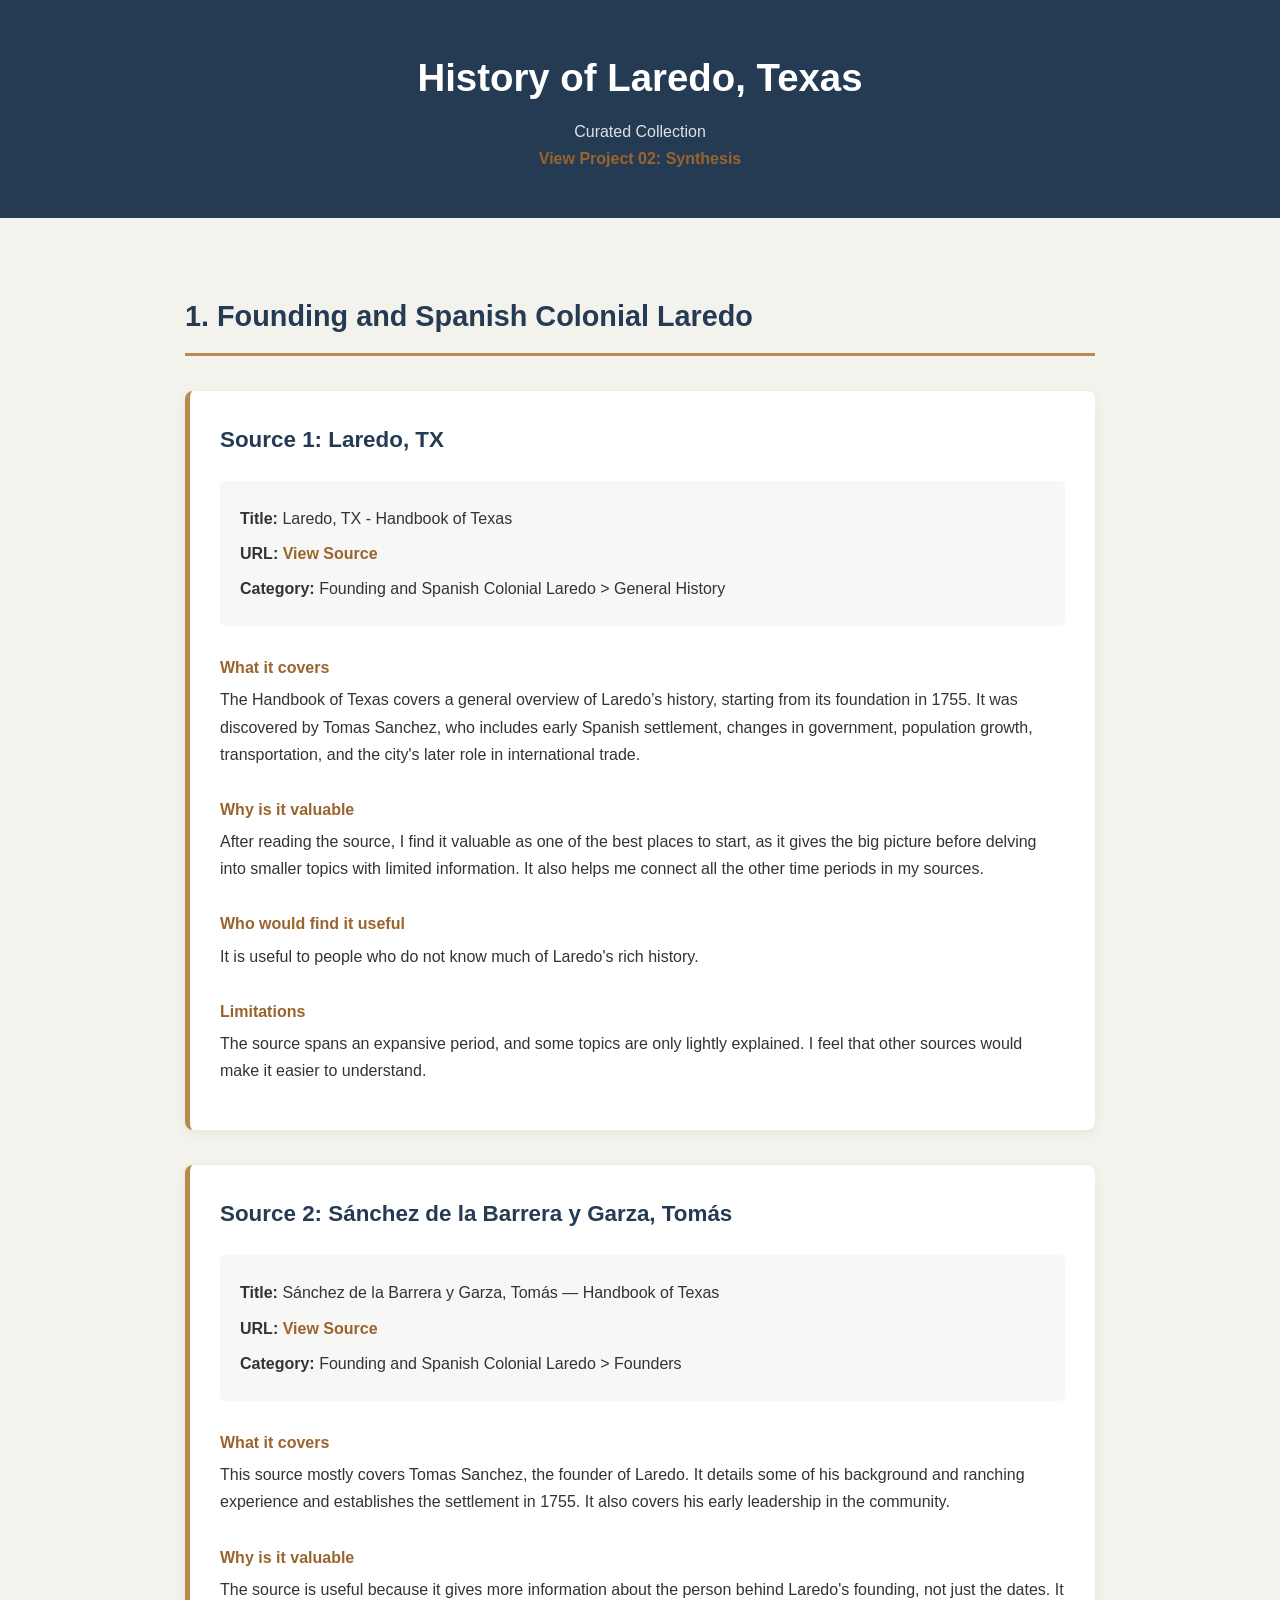
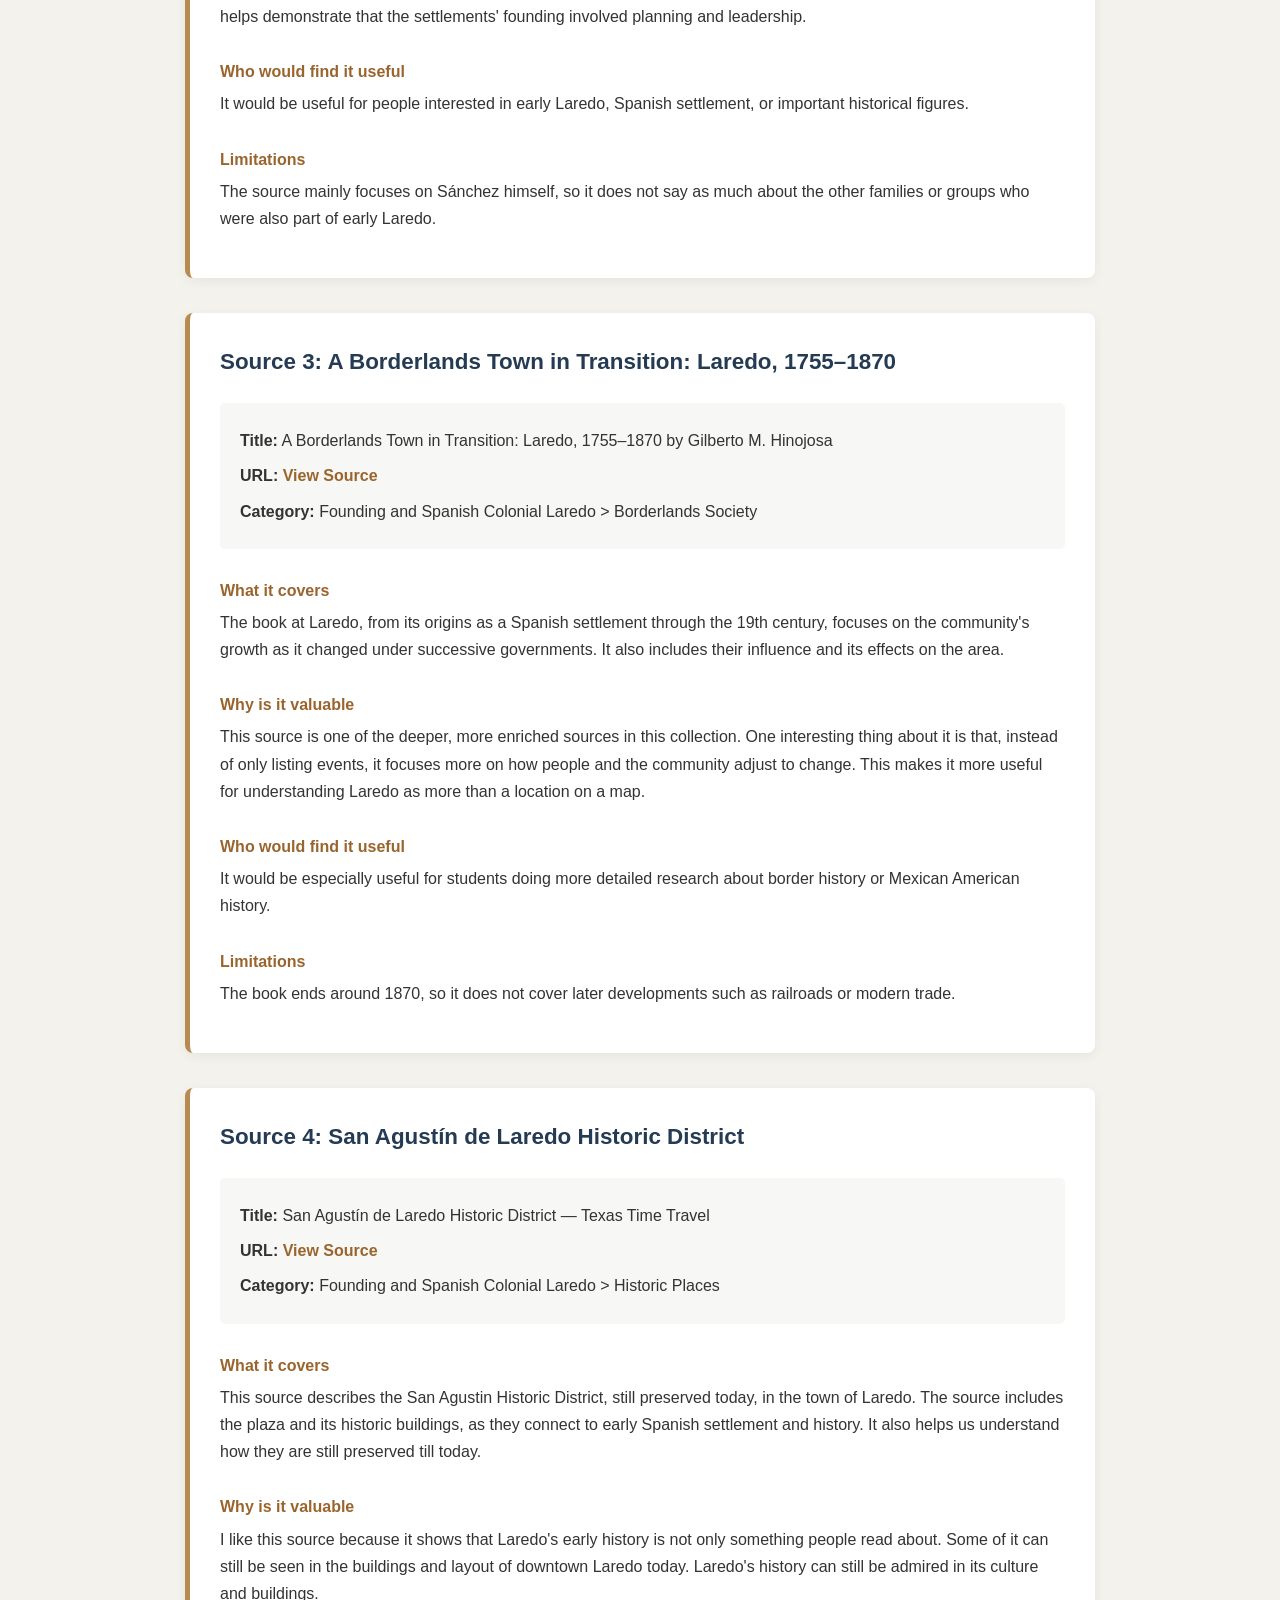
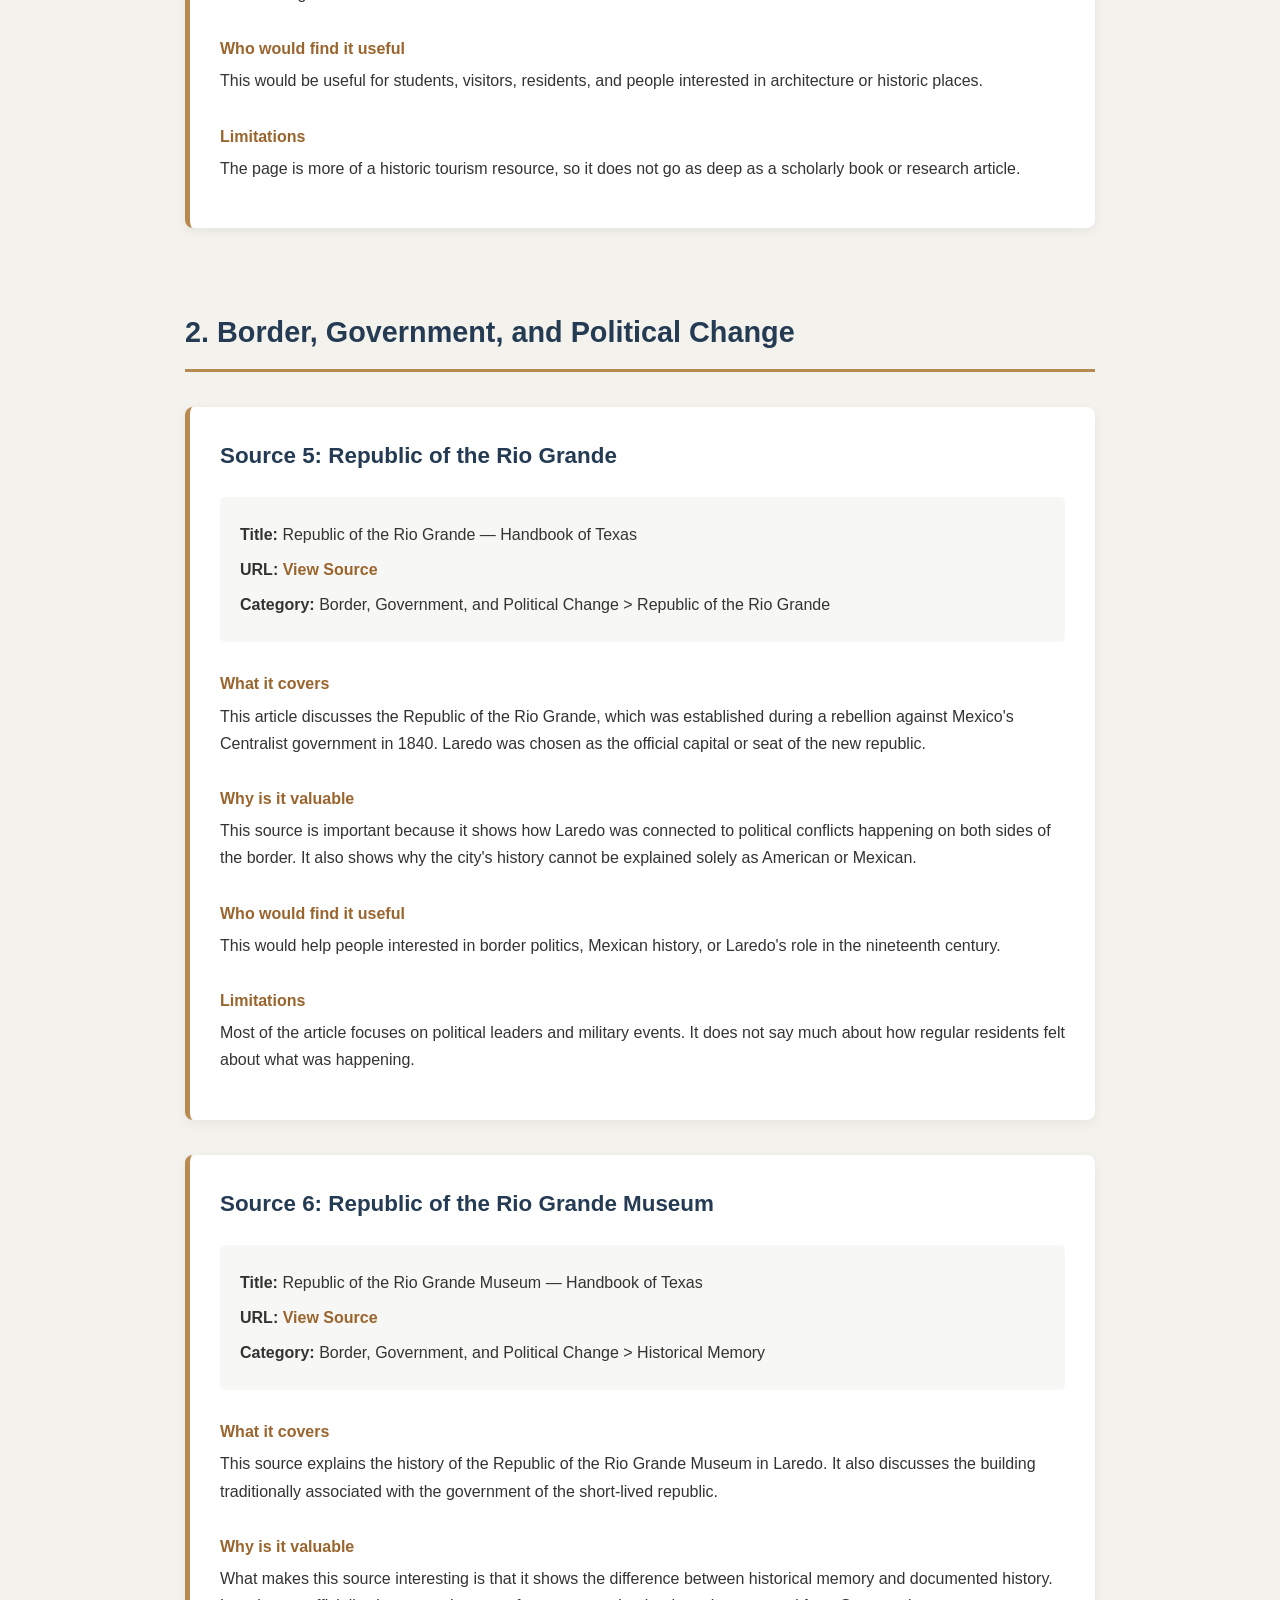
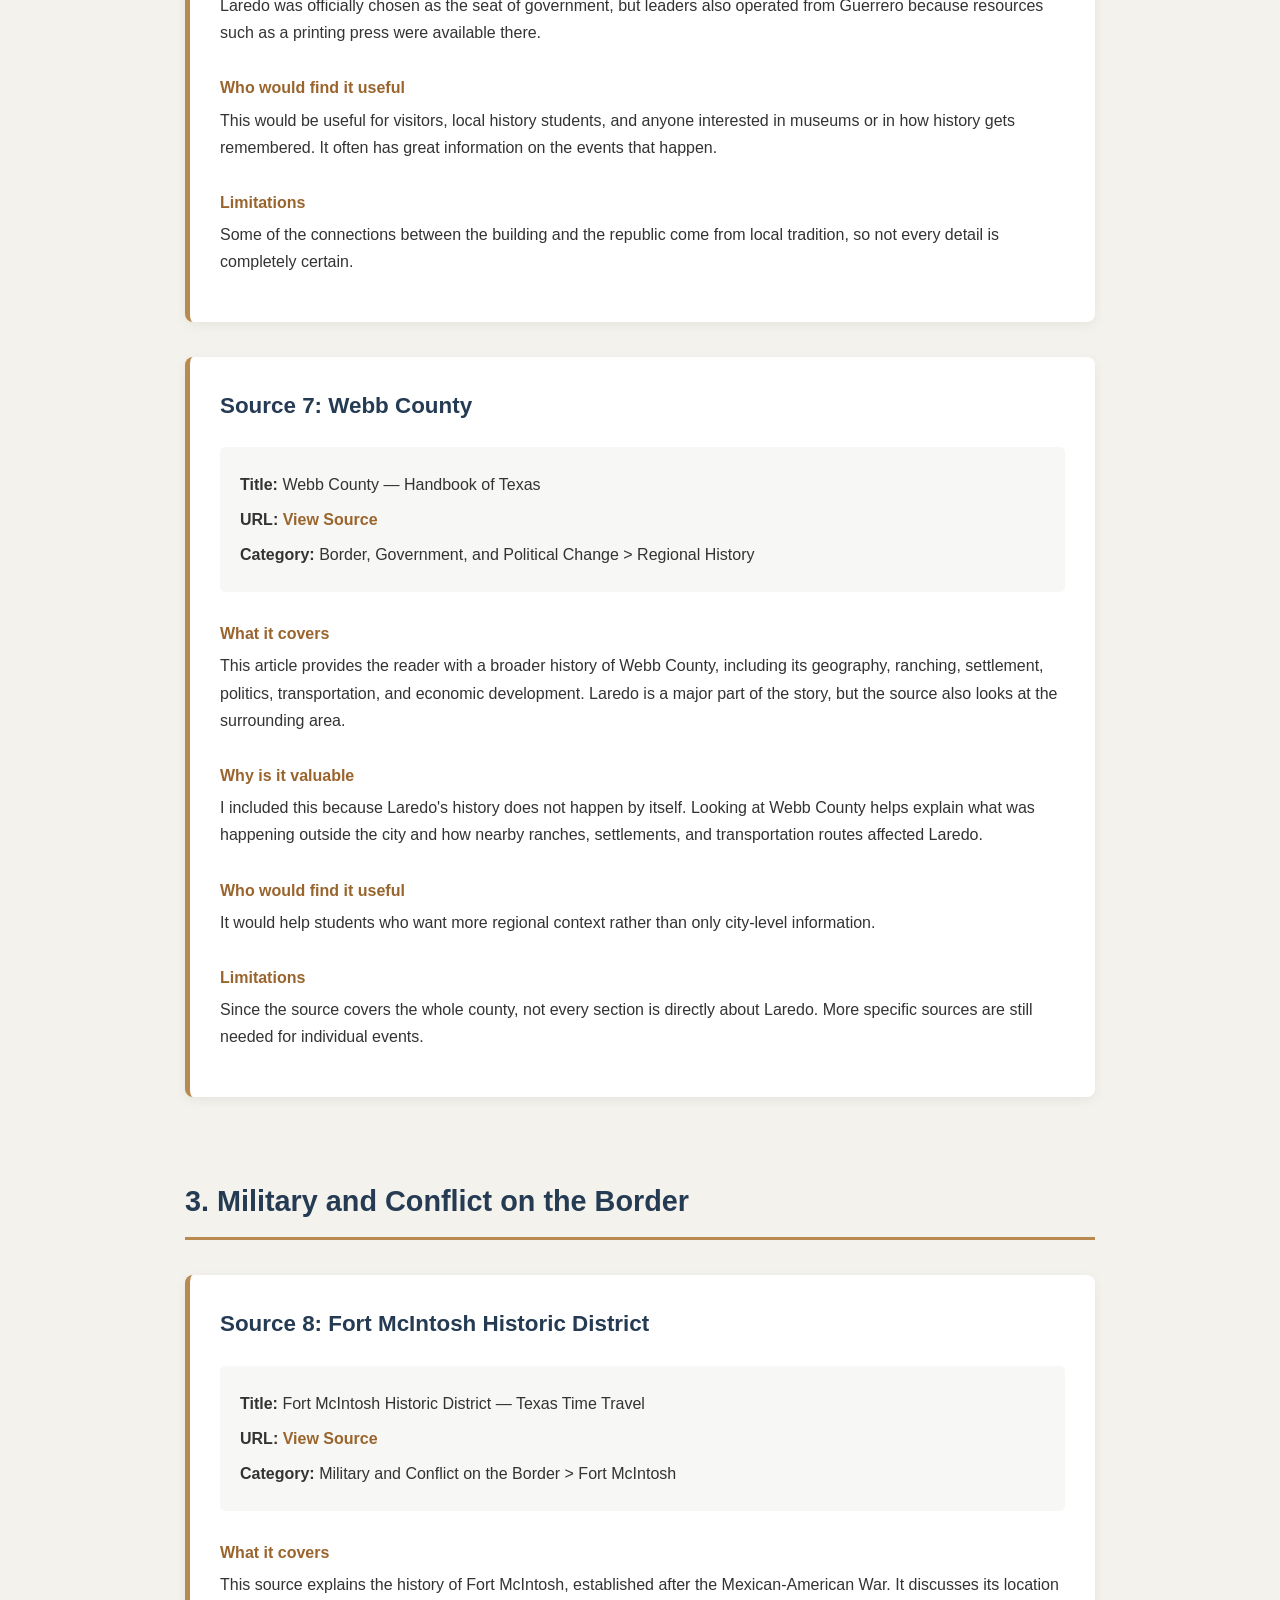
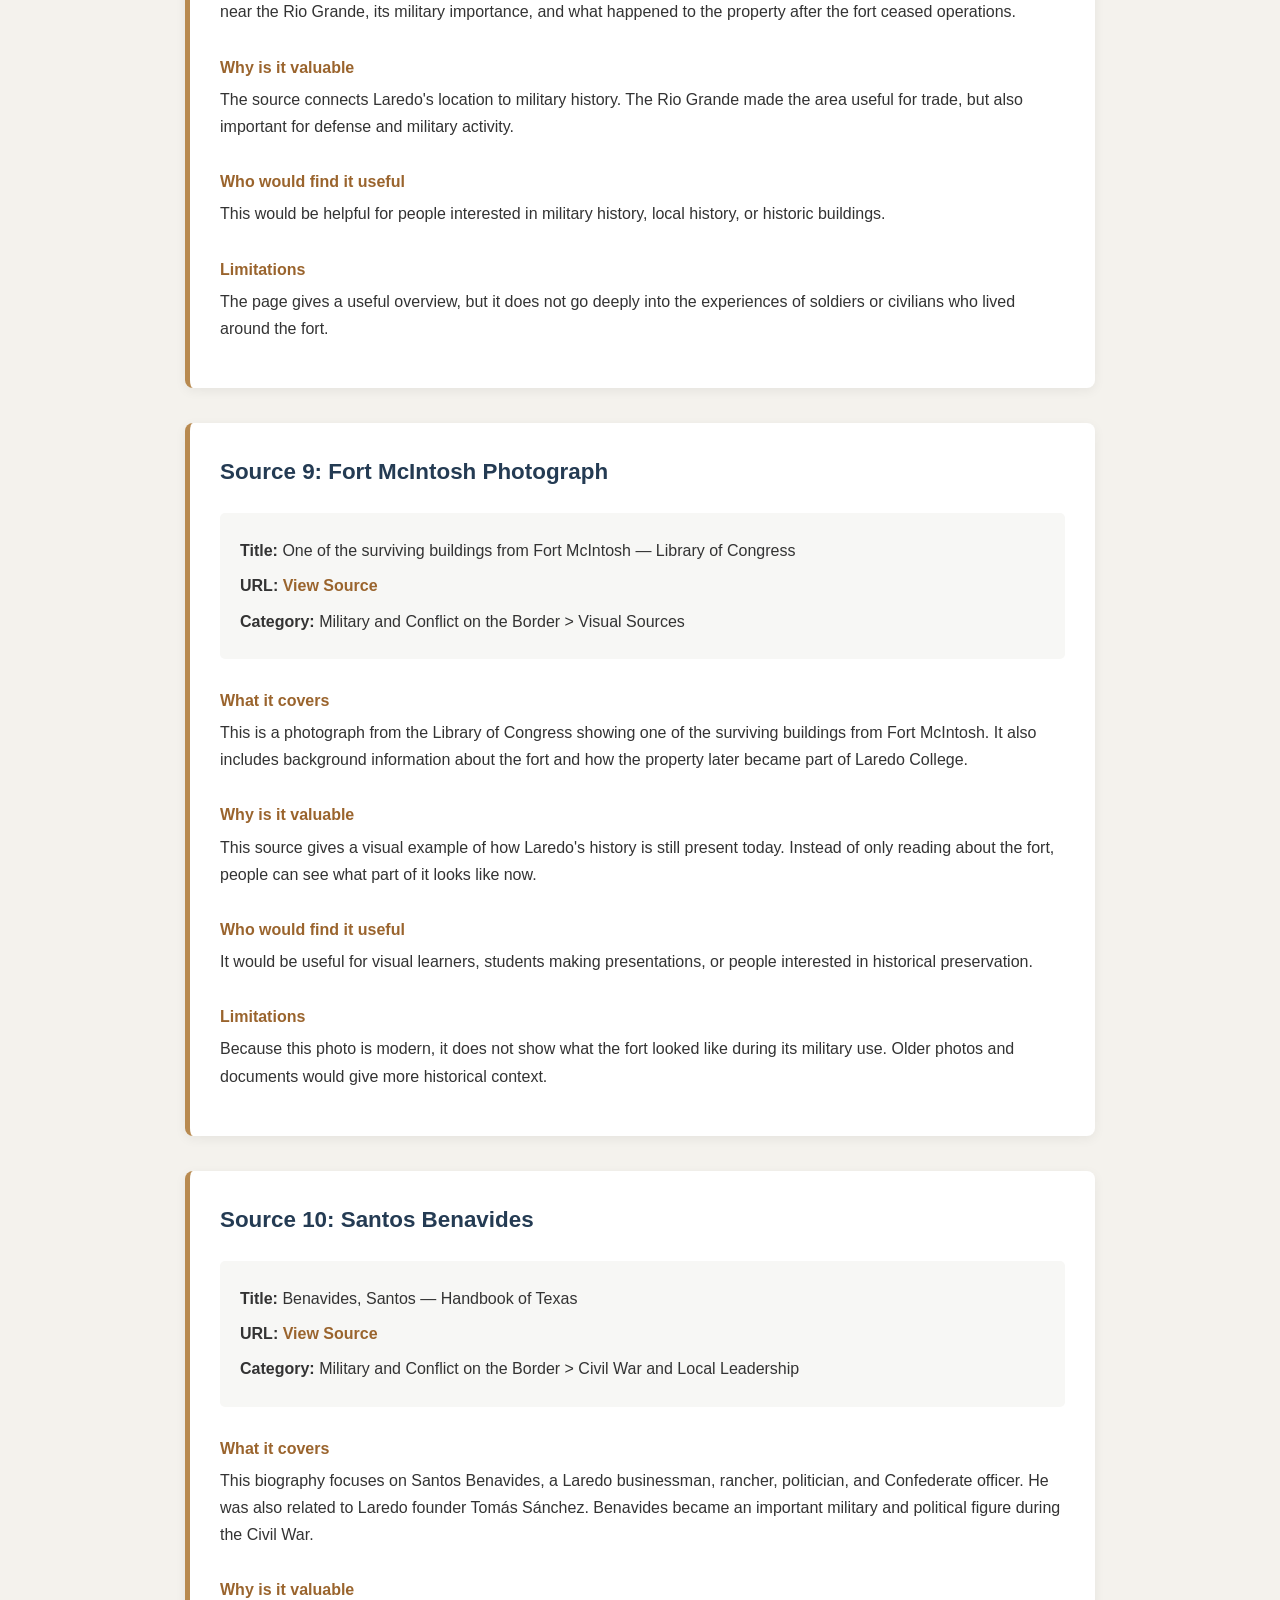
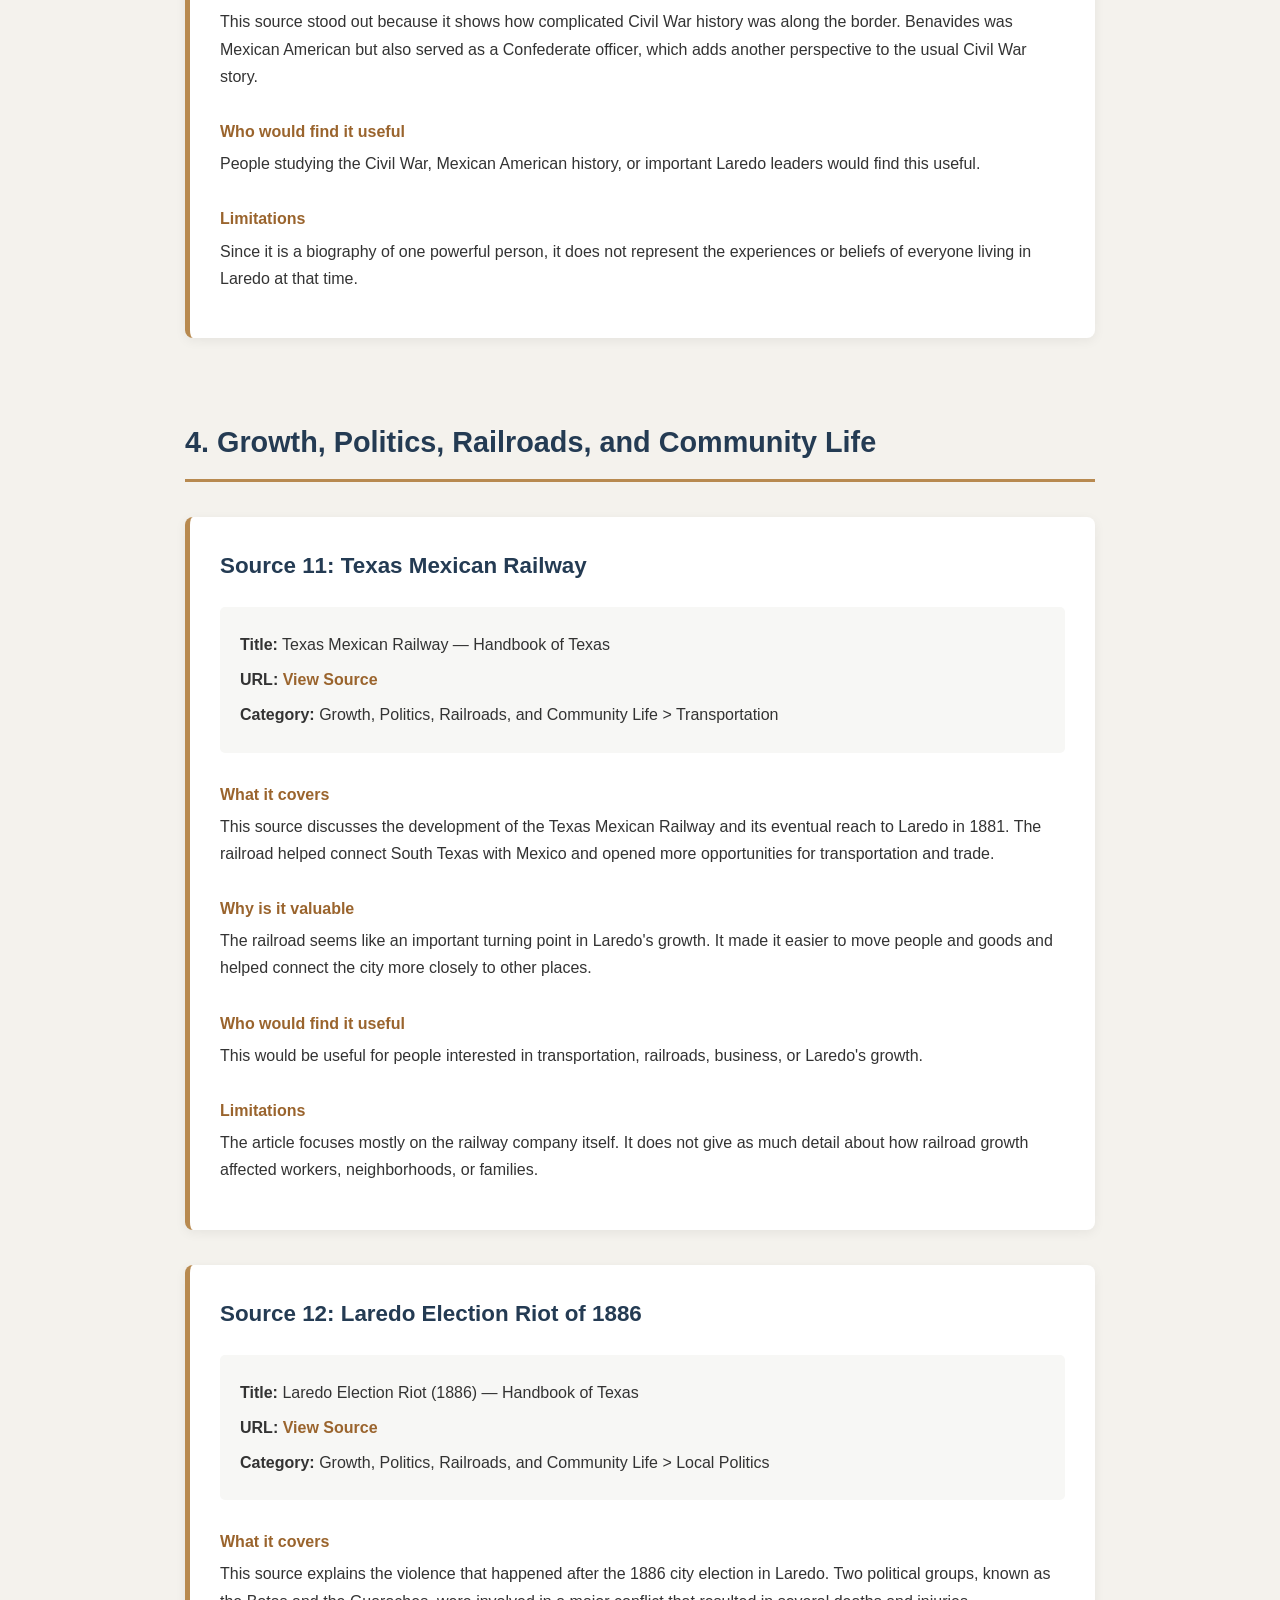
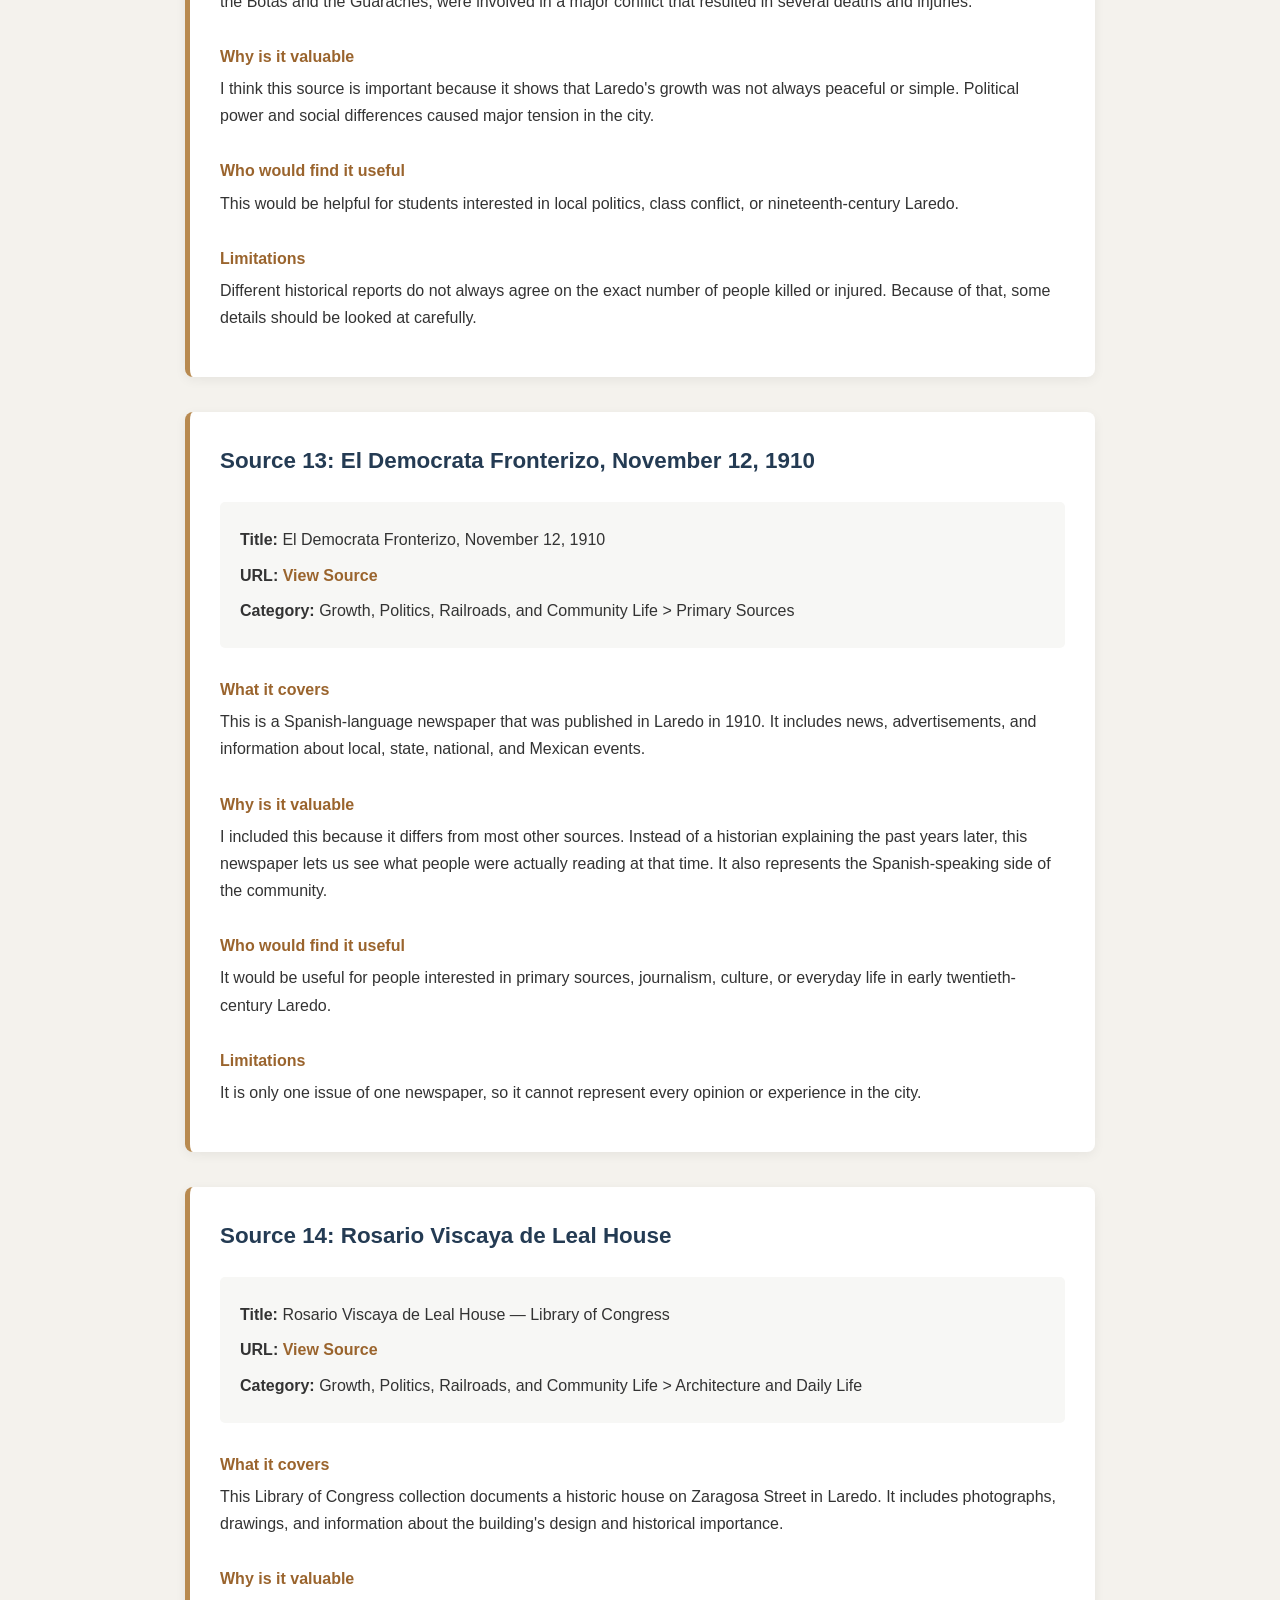
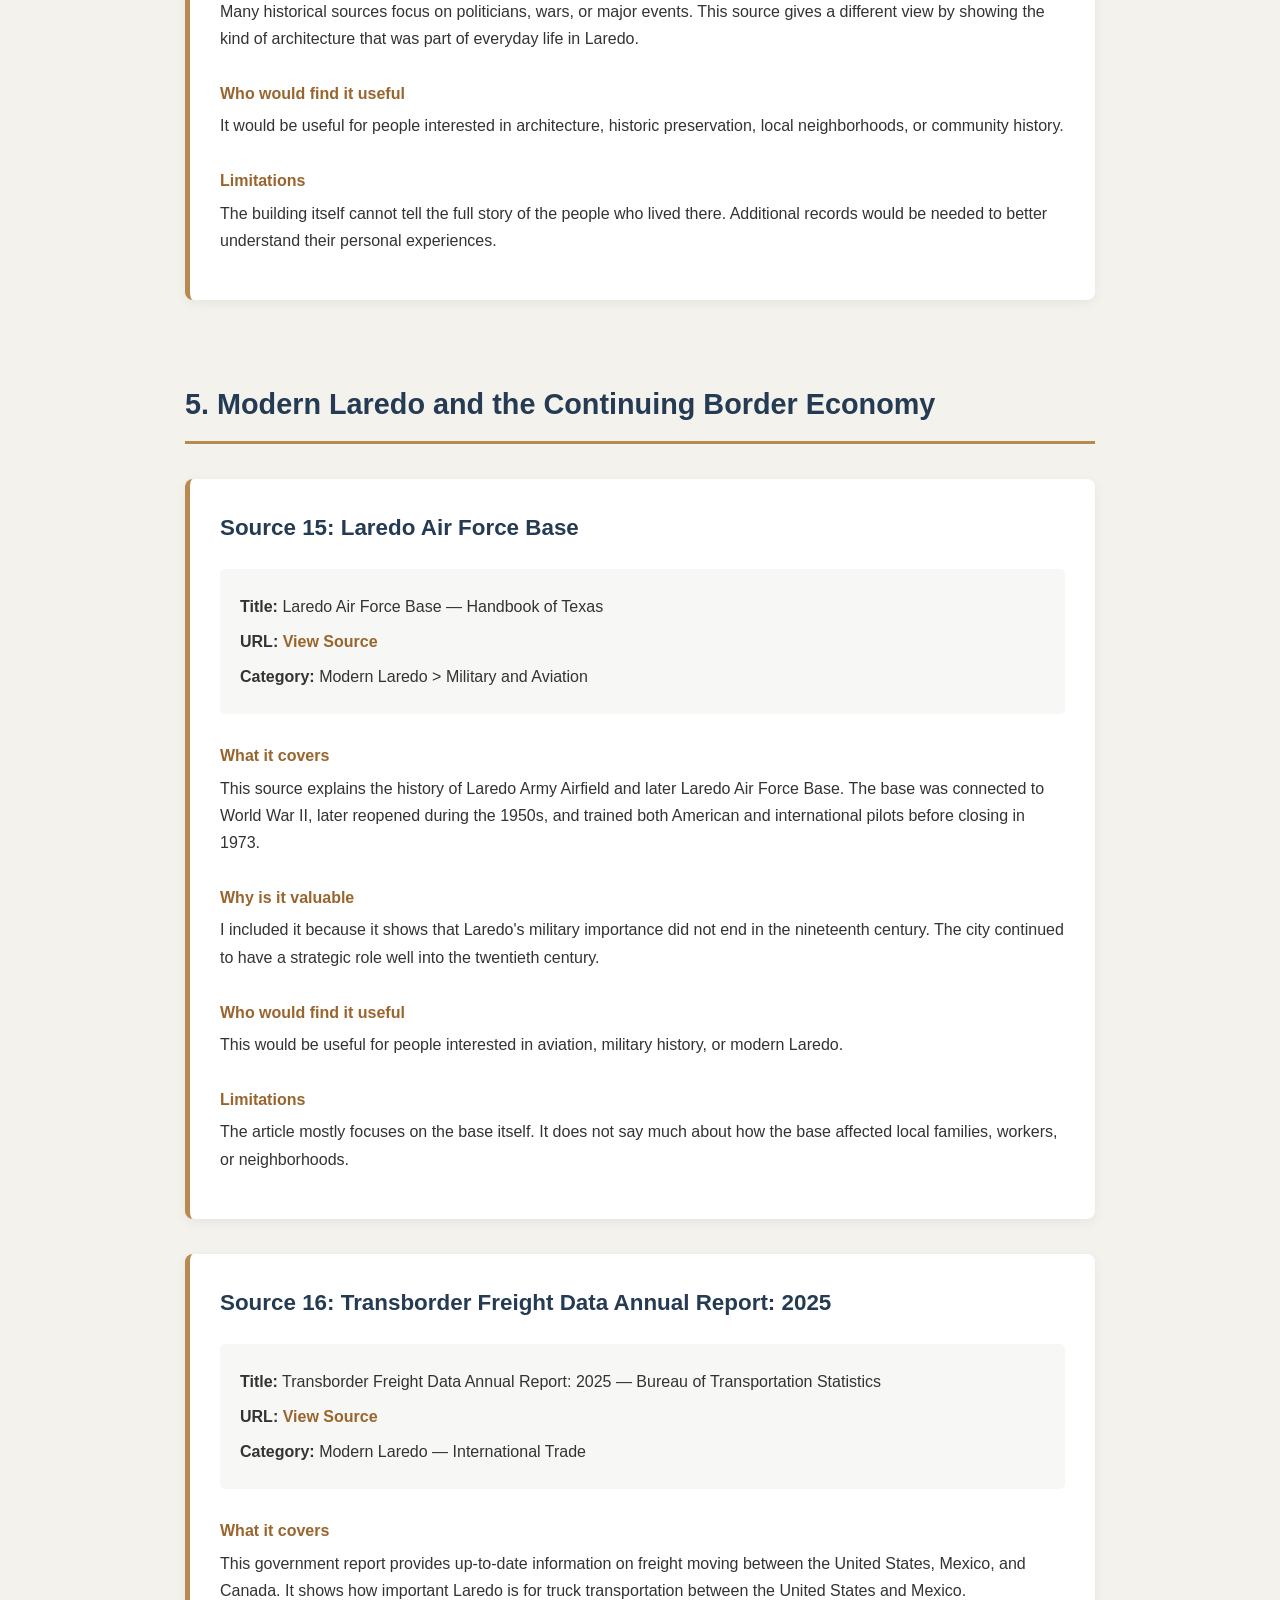
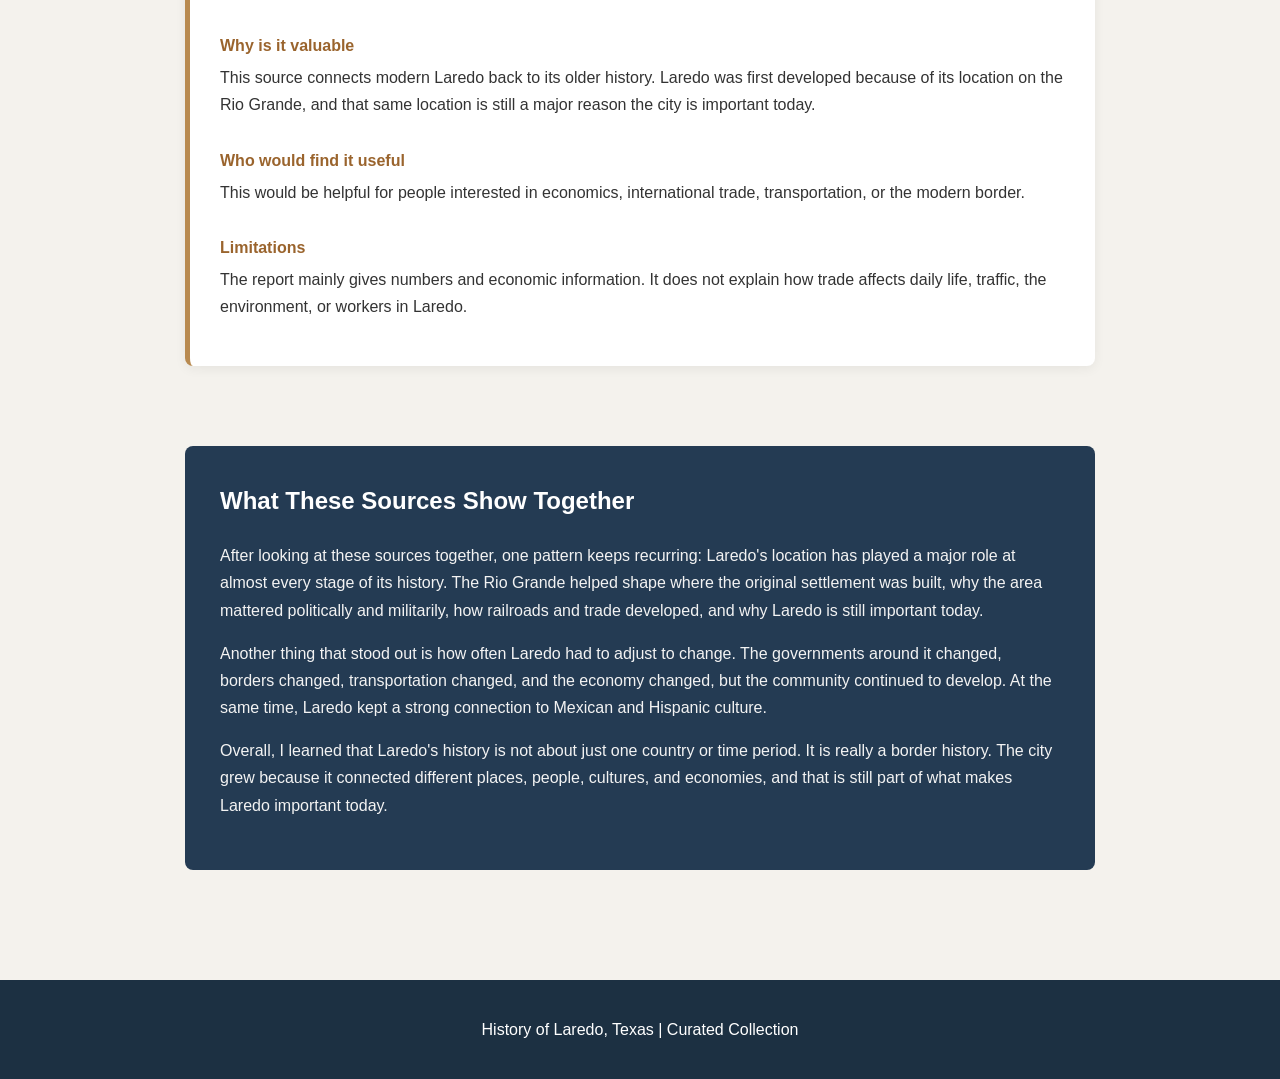
==== commit b8ca6e8b: "Update index.html" ====
--- a/index.html
+++ b/index.html
@@ -12,6 +12,10 @@
 <header>
     <h1>History of Laredo, Texas</h1>
     <p>Curated Collection</p>
+
+       <a href="synthesis.html" class="project-button">
+        View Project 02: Synthesis
+    </a>
 </header>
 
 <main>
--- a/style.css
+++ b/style.css
@@ -1,10 +1,17 @@
+* {
+    box-sizing: border-box;
+}
+
 body {
     margin: 0;
     font-family: Arial, Helvetica, sans-serif;
-    background-color: #f4f1ea;
+    background-color: #f4f2ed;
     color: #333;
     line-height: 1.7;
 }
+
+
+/* HEADER */
 
 header {
     background-color: #243b53;
@@ -19,61 +26,151 @@
 }
 
 header p {
-    margin-top: 8px;
+    margin: 8px 0 0;
+    opacity: 0.85;
 }
 
+
+/* MAIN PAGE */
+
 main {
-    max-width: 900px;
+    max-width: 950px;
     margin: auto;
-    padding: 40px 20px;
+    padding: 50px 20px;
 }
 
-h2 {
-    color: #243b53;
-    border-bottom: 2px solid #c49a5a;
-    padding-bottom: 8px;
+
+/* MAJOR SECTIONS */
+
+.collection-section {
+    margin-bottom: 80px;
 }
 
-.intro {
-    margin-bottom: 50px;
+.collection-section > h2 {
+    color: #243b53;
+    font-size: 1.8rem;
+    border-bottom: 3px solid #b88a50;
+    padding-bottom: 12px;
+    margin-bottom: 35px;
 }
 
-.collection-content {
+
+/* SOURCE CARDS */
+
+.source-card {
     background-color: white;
     padding: 30px;
-    border-left: 4px solid #c49a5a;
-    box-shadow: 0 2px 8px rgba(0,0,0,0.06);
+    margin-bottom: 35px;
+
+    border-radius: 8px;
+    border-left: 5px solid #b88a50;
+
+    box-shadow: 0 3px 12px rgba(0, 0, 0, 0.06);
 }
 
-.collection-content h3 {
+.source-card h3 {
     color: #243b53;
-    margin-top: 35px;
+    font-size: 1.4rem;
+    margin-top: 0;
+    margin-bottom: 22px;
 }
 
-.collection-content a {
+
+/* SOURCE INFORMATION */
+
+.source-details {
+    background-color: #f7f7f5;
+    padding: 16px 20px;
+    border-radius: 5px;
+    margin-bottom: 28px;
+}
+
+.source-details p {
+    margin: 8px 0;
+}
+
+
+/* ANNOTATIONS */
+
+.annotation h4 {
+    color: #9a642d;
+    font-size: 1rem;
+    margin-top: 28px;
+    margin-bottom: 5px;
+}
+
+.annotation p {
+    margin-top: 5px;
+}
+
+
+/* LINKS */
+
+a {
     color: #9a642d;
     font-weight: bold;
+    text-decoration: none;
 }
 
-.collection-content a:hover {
-    color: #243b53;
+a:hover {
+    text-decoration: underline;
 }
 
+
+/* FINAL SYNTHESIS */
+
+.conclusion {
+    background-color: #243b53;
+    color: white;
+
+    padding: 35px;
+    border-radius: 8px;
+
+    margin-top: 40px;
+    margin-bottom: 60px;
+}
+
+.conclusion h2 {
+    margin-top: 0;
+    color: white;
+}
+
+.conclusion p {
+    color: #f3f3f3;
+}
+
+
+/* FOOTER */
+
 footer {
-    background-color: #243b53;
+    background-color: #1c3042;
     color: white;
     text-align: center;
     padding: 20px;
-    margin-top: 50px;
 }
+
+
+/* MOBILE */
 
 @media (max-width: 600px) {
 
     header h1 {
-        font-size: 1.9rem;
+        font-size: 1.8rem;
     }
 
-    .collection-content {
+    main {
+        padding: 30px 15px;
+    }
+
+    .source-card {
         padding: 20px;
     }
+
+    .collection-section > h2 {
+        font-size: 1.5rem;
+    }
+
+    .conclusion {
+        padding: 25px;
+    }
 }
